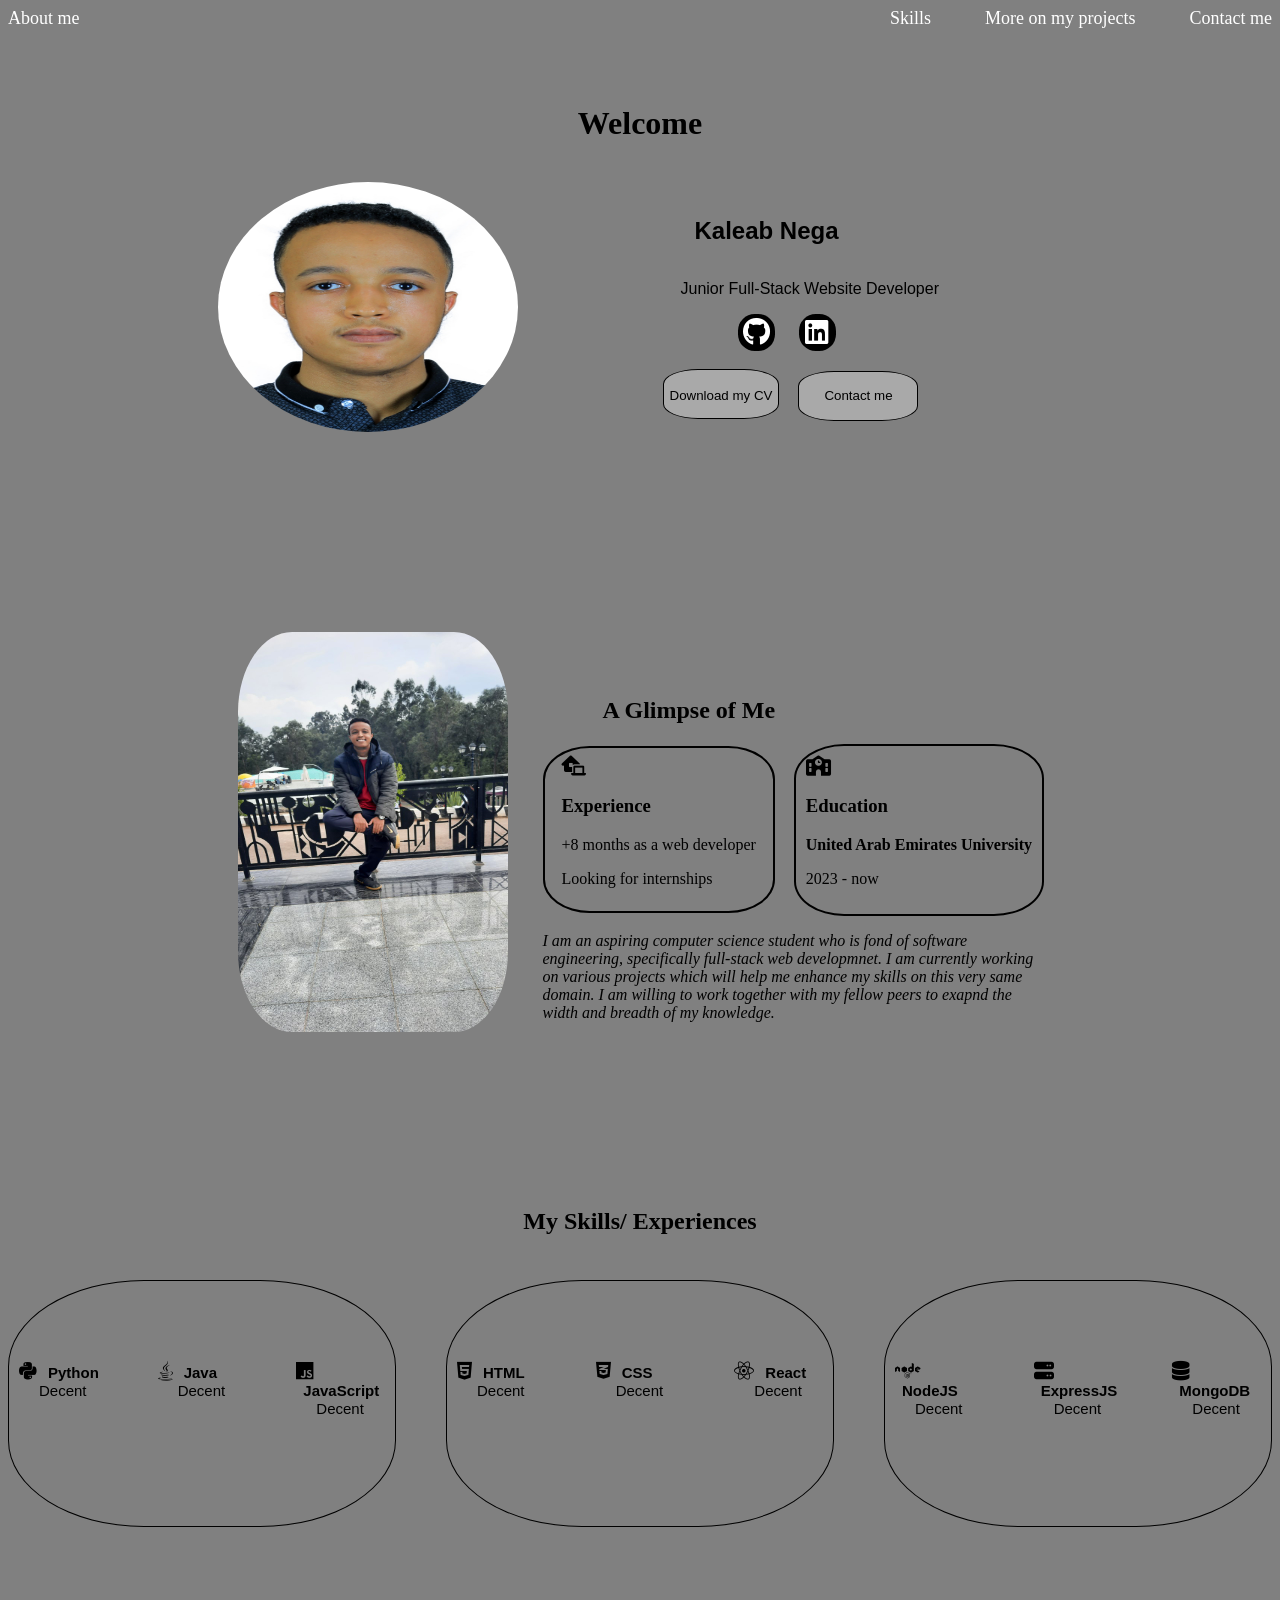
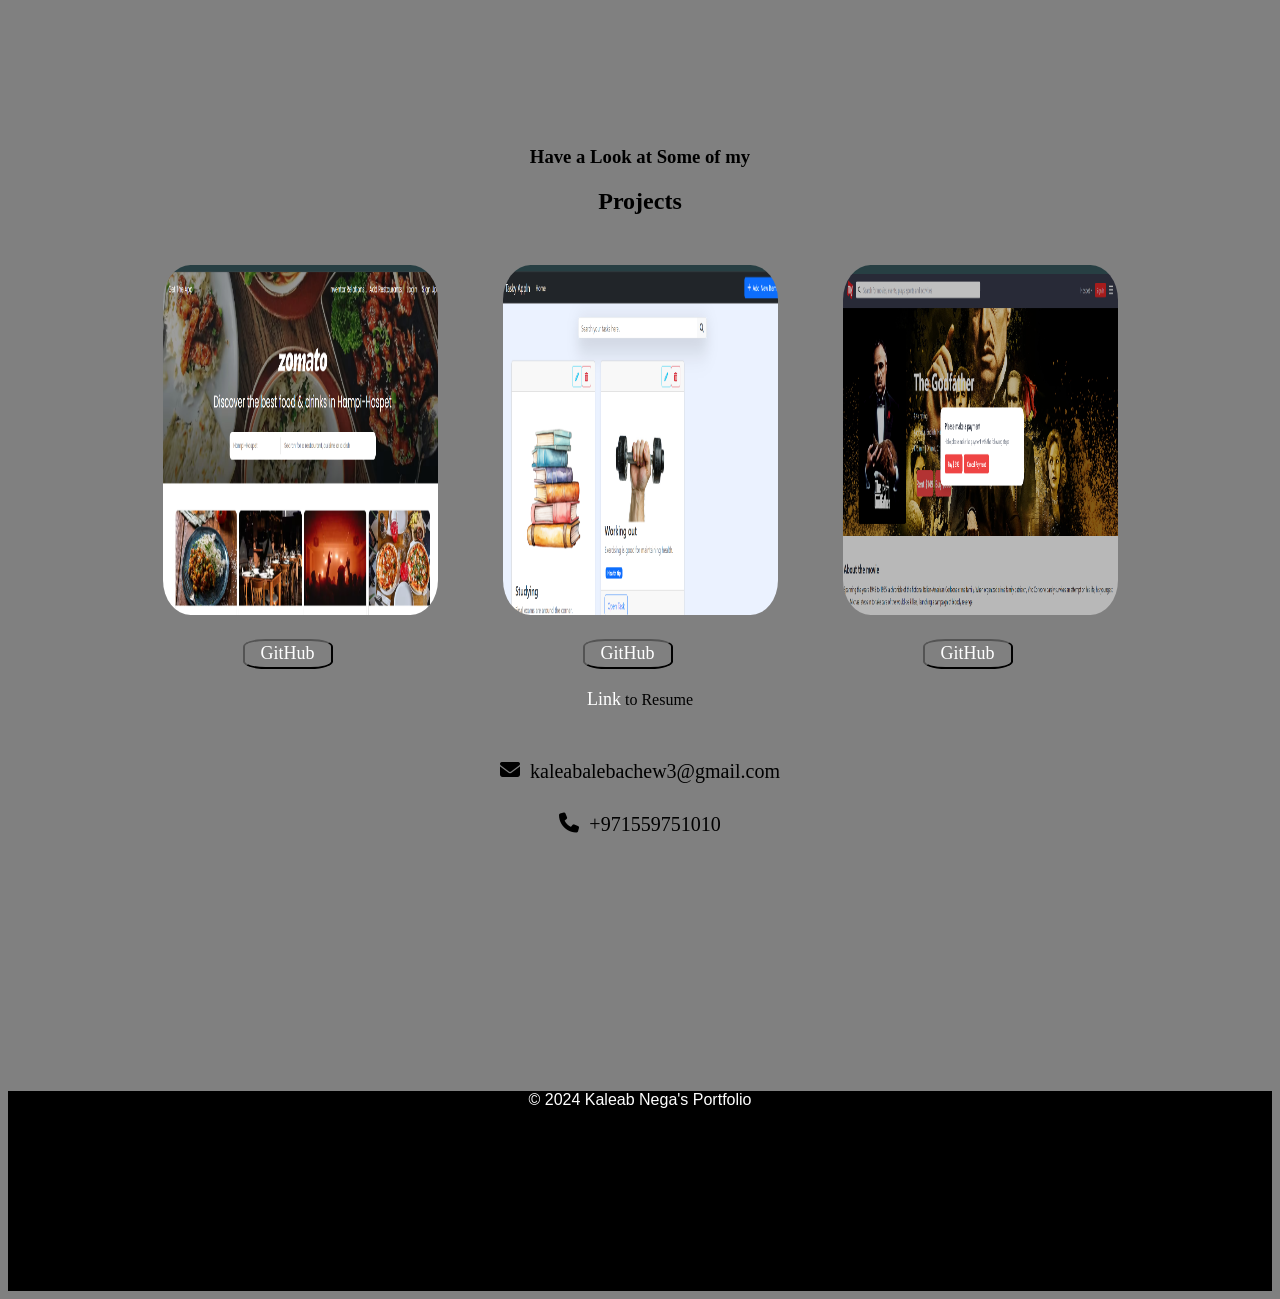
==== index.html @ 643c8a85 "Initial commit for portfolio" ====
<!DOCTYPE html>
<html lang="en">
<head>
    <meta charset="UTF-8">
    <meta http-equiv="X-UA-Compatible" content="IE=edge">
    <meta name="viewport" content="width=device-width, initial-scale=1.0">
    <title>Portfolio</title>
    <link rel="stylesheet" href="https://cdnjs.cloudflare.com/ajax/libs/font-awesome/6.5.2/css/all.min.css" integrity="sha512-SnH5WK+bZxgPHs44uWIX+LLJAJ9/2PkPKZ5QiAj6Ta86w+fsb2TkcmfRyVX3pBnMFcV7oQPJkl9QevSCWr3W6A==" crossorigin="anonymous" referrerpolicy="no-referrer" />
    <link rel="stylesheet" href="./styles.css">
  </head>
<body>
    <nav class="navbar">
        
         
        <span class="left">  
            <a href="#my_photo" class="left_link">About me</a>
        </span> 
        <span class="right">
            <a href="#skills_header_container" class="right_links">Skills</a>
            <a href="#projects_label1" class="right_links">More on my projects</a>
            <a href="#emailID" class="right_links">Contact me</a>
        </span>
    </nav>

    <div class="hamburger_menu"> 
        <div class="hamburger_icon"><i class="fa-solid fa-bars"></i></div>
            <br/>
        <ul class="hamburger_list">
            <li><a href="#my_photo" class="list_link">About me</a></li>
            <li><a href="#skills_header_container" class="list_link">Skills</a></li>
            <li><a href="#projects_label1" class="list_link">More on my projects</a></li>
            <li><a href="#emailID" class="list_link">Contact me</a></li>
        </ul>
    </div>

    
    
    <br/>
    <h1><strong>Welcome</strong></h1>
    <br/>

    <div class="me">
        <img src="/Photo .jpg" alt="photo_of_me" id="photo_of_me" width="300" height="250">
        <span class="me_highlights">
        <h2 class="name">Kaleab Nega</h2>
        <p class="role">Junior Full-Stack Website Developer</p>
        <div class="button_container">
       <button class="github"><a href="https://github.com/kaleabnega"><i class="fa-brands fa-github"></i></a></button>
       <button class="linkedin"><a href="https://www.linkedin.com/in/kaleab-nega-a92743248?lipi=urn%3Ali%3Apage%3Ad_flagship3_profile_view_base_contact_details%3B0%2BEILFM%2FRNyt5xDDRMP40g%3D%3D"><i class="fa-brands fa-linkedin"></i></a></button>
       </div>
        <br/>

        <a href="#resumeLINK"><button class="CV">Download my CV</button></a>
        <a href="#emailID"><button class="contact_me">Contact me</button></a>

      </span>
    </div>

    <span class="image">
        <img src="/myPhoto.jpg" alt="my_photo" id="my_photo" height="400" width="270">    
        <span class="about_me">
            <h2 class="glimpse_of_me">A Glimpse of Me</h2>
            <div class="experience_container">
            <div class="experience1"><i class="fa-solid fa-house-laptop"></i><h3 class="experience_header1">Experience</h3><p>+8 months as a web developer</p><p>Looking for internships</p> </div>
            <div class="experience2"><i class="fa-solid fa-school"></i><h3 class="experience_header2">Education</h3><strong>United Arab Emirates University</strong><p>2023 - now</p></div>
            </div>
            <p><i>I am an aspiring computer science student who is fond of software engineering, specifically full-stack web developmnet. I am currently working on various projects which will help me enhance my skills on this very same domain. I am willing to work together with my fellow peers to exapnd the width and breadth of my knowledge.</i></p>
        </span>
    </span>

    <div class="skills">
        
        <span id="skills_header_container">
        <h2 class="skills_header">
            My Skills/ Experiences
        </h2>
        </span>

        <div class="skills_container">
<span class="programming_languages_container">
    <span class="python">
            <span><i class="fa-brands fa-python"></i></span>
            <span class="python_header_label">Python</span>
           
            <span class="python_level">Decent</span>
    </span>

    <span class="java">
        <span><i class="fa-brands fa-java"></i></span>
        <span class="java_header_label">Java</span>

        <span class="java_level">Decent</span>
    </span>
    
    <span class="javascript">
    <span><i class="fa-brands fa-js"></i></span>
        <span class="javascript_header_label">JavaScript</span>
        
        <span class="javascript_level">Decent</span>
    
    </span>
</span>


<span class="frontend_container">
    <span class="html">
        <span><i class="fa-brands fa-html5"></i></span>
        <span class="html_header_label">HTML</span>
       
        <span class="html_level">Decent</span>
    </span>

    <span class="css">
        <span><i class="fa-brands fa-css3-alt"></i></span>
        <span class="css_header_label">CSS</span>
       
        <span class="css_level">Decent</span>
    </span>

    <span class="react">
        <span><i class="fa-brands fa-react"></i></span>
        <span class="react_header_label">React</span>
       
        <span class="react_level">Decent</span>
    </span>

</span>


<span class="backend_container">
    <span class="nodejs">
        <span><i class="fa-brands fa-node"></i></span>
        <span class="nodejs_header_label">NodeJS</span>

        <span class="nodejs_level">Decent</span>
    </span>

    <span class="expressjs">
        <span><i class="fa-solid fa-server"></i></span>
        <span class="expressjs_header_label">ExpressJS</span>

        <span class="expressjs_level">Decent</span>
    </span>

    <span class="mongodb">
        <span><i class="fa-solid fa-database"></i></span>
        <span class="mongodb_header_label">MongoDB</span>

        <span class="mongodb_level">Decent</span>
    </span>
</span>

    </div>
</div>

<div class="projects_container">
    <div class="projects_header">
        <h3 id="projects_label1">Have a Look at Some of my </h3>
        <h2 class="projects_label2">Projects</h2>
    </div>
        <div class="projects">
            <div class="project1">
                <div class="project1_label">
                    <span class="project1_image_container">
                        <img src="./Zomato.png" alt="project1_image" class="project1_image">
                    </span>

                    <div class="project1_access">
                        <button class="project1_github"><a href="https://github.com/kaleabnega/Zomato/tree/final">GitHub</a></button>
                        <!-- <button class="project1_livedemo"><a href="#"></a>Live Demo</button> -->
                    </div>
                </div>
            </div>

            
            <div class="project2">
                <div class="project2_label">
                    <span class="project2_image_container">
                        <img src="./TaskList.png" alt="project2_image" class="project2_image">
                    </span>

                    <div class="project2_access">
                        <button class="project2_github"><a href="https://github.com/kaleabnega/Task_List/tree/final">GitHub</a></button>
                        <!-- <button class="project2_livedemo"><a href="#"></a>Live Demo</button> -->
                    </div>
                </div>
            </div>

            
            <div class="project3">
                <div class="project3_label">
                    <span class="project3_image_container">
                        <img src="./MovieBooking.png" alt="project3_image" class="project3_image">
                    </span>

                    <div class="project3_access">
                        <button class="project3_github"><a href="https://github.com/kaleabnega/MovieBooking">GitHub</a></button>
                        <!-- <button class="project3_livedemo"><a href="#"></a>Live Demo</button> -->
                    </div>
                </div>
            </div>
        </div>
</div>


<div class="resume" id="resumeLINK"><span class="resume_link"><a href="https://heyzine.com/flip-book/2dbcede81b.html">Link</a> to Resume</span></div>
<span class="email" id="emailID"> <i class="fa-solid fa-envelope"></i><span class="email_text">kaleabalebachew3@gmail.com</span></span>    <span class="phone"><i class="fa-solid fa-phone"></i><span class="phone_text">+971559751010</span></span>

<footer class="footer_container">
    <div class="footer_links_container">
        <span class="footer_links">
            © 2024 Kaleab Nega's Portfolio
        </span>
    </div>
</footer>
    
<script src="./script.js"></script>
</body>
</html>
---- styles.css ----
body{
    background-color:grey;
    /* background-color: lightblue; */
}

.navbar{
    padding-bottom: 40px;
    position: relative;
    z-index: 2;
}

body h1{
    display: flex;
    justify-content: center;
    font-family:cursive;
}



a{
    color: white;
    
    font-family:Cambria, Cochin, Georgia, Times, 'Times New Roman', serif;
    text-decoration: none;
    font-size: large;
}

.left{
    /* display: inline; */
   float: left;
    font: 100px;
}

.left_link{
    justify-content: flex-end;
  
}

.right{
    /* display: inline; */
   float: right;
    
}



.right_links{
   margin-left: 50px;
  
} 

.image{
    display: flex;
    justify-content: center;
   
}

#my_photo{
    border-radius: 20%;
    margin-right: 35px;
  
}

.name{
   font-family: Verdana, Geneva, Tahoma, sans-serif;
    margin-left: 32px;
    padding-bottom: 15px;
}

.me{
    display: flex;
    justify-content: center;
    margin-bottom: 200px;
}

.me_highlights{
    margin-top: 15px;
    justify-content: space-around;
    width: 400px;
    padding-left: 50px;
}

.role{
    font-family: sans-serif;
    margin-left: 18px;
}

#photo_of_me{
    border-radius: 80%;
    margin-right: 95px;
    justify-content:center;
}

.github{
    border-radius: 45%;
    margin-left: 75px;
    margin-right: 20px;
    width: 37px;
    height: 37px;
    background-color: black;
    border: none;
    
}

.linkedin{
    border-radius: 45%;
    width: 37px;
    height: 37px;
    background-color: black;
    border: none;
   
}

.github:hover{
    cursor:pointer;
}

.linkedin:hover{
    cursor:pointer;
}

.fa-github{
    display: flex;
    justify-content: center;
    font-size: 28px;
    color: white;
}

.fa-linkedin{
    display: flex;
    justify-content: center;
    font-size: 27px;
    color: white;
}

.CV{

    height: 50px;
    padding-top: 4px;
    border-radius: 30%;
    border: 0.5px black solid;
    background-color: darkgray;
    margin-right: 15px;
    
    
}

.CV:hover{
    cursor:pointer;
    background-color: lightgray;
    border: none;
    font-family: sans-serif;
    
}

.CV:active{
    background-color:lightsteelblue;
}

.contact_me{
    width: 120px;
    height: 50px;
    border-radius: 30%;
    border: 0.5px black solid;
    background-color: darkgray; 
    
    
}

.contact_me:hover{
    cursor:pointer;
    background-color: lightgray;
    border: none;
    font-family: sans-serif;
  
}

.contact_me:active{
    background-color:lightsteelblue;
}

.about_me{
    justify-content: center;
    width:500px;
    margin-top: 45px;
}

.about_me h2{
    margin-left: 60px;
}

.experience_container{
    width: 700px;
    justify-content: center;
}

.experience1{
    display: inline-block;
    border: 2px black solid;
    padding-bottom:70px;
    padding-left: 17px;
    padding-right: 17px;
    border-radius:20%;
    margin-right: 15px;
    height: 85px;
    padding-top: 8px;
}

.experience_header1{
    /* padding-top: -35px; */
}

.experience2{
    display: inline-block;
    border: 2px black solid;
    padding: 10px;
    border-radius:20%;
}

.skills{
    padding-top: 150px;
}

.skills_container{
    display: flex;
    justify-content: center;
    gap: 50px;
}

.frontend_container{ /*Why is it the case that when I use only a single span name's class, the other two are also affected?*/
    width: 200px;
    height: 150px;
}

#skills_header_container{
    display: flex;
    justify-content: center;
    align-items: center;
    margin-bottom: 25px;
}

.programming_languages_container, .frontend_container, .backend_container{
    display: grid; /* This sets the layout to grid */
    grid-template-columns: repeat(3, 1fr); /* Defines 3 equal-width columns */
    gap: 50px; /* Defines space between grid items */
    padding: 10px; /* Adds padding around the grid */
    border: 1px solid; /* Adds a border to the grid container */
    width: 417px;
    border-radius: 35%;
    padding-top: 80px;
    padding-bottom: 15px;

}



.programming_languages_container  span i{
  font-size: 20px;
}



.python_header_label, .java_header_label, .javascript_header_label{
    font-size: 15px;
    font-weight: bold;
    font-family: 'Segoe UI', Tahoma, Geneva, Verdana, sans-serif;
    padding-left: 7px;
   
}

.python_level, .java_level, .javascript_level{
    /* padding-left: 40px; */
    font-weight: lighter;
    font-size: 15px;
    font-family: 'Segoe UI', Tahoma, Geneva, Verdana, sans-serif;
    padding-left: 20px;
   
}


.frontend_container  span i{
    font-size: 20px;
  }
  
  
  
  .html_header_label, .css_header_label, .react_header_label{
      font-size: 15px;
      font-weight: bold;
      font-family: 'Segoe UI', Tahoma, Geneva, Verdana, sans-serif;
      padding-left: 7px;
     
  }
  
  .html_level, .css_level, .react_level{
      /* padding-left: 40px; */
      font-weight: lighter;
      font-size: 15px;
      font-family: 'Segoe UI', Tahoma, Geneva, Verdana, sans-serif;
      padding-left: 20px;
   
  }



.backend_container  span i{
    font-size: 20px;
  }
  
  
  
  .nodejs_header_label, .expressjs_header_label, .mongodb_header_label{
      font-size: 15px;
      font-weight: bold;
      font-family: 'Segoe UI', Tahoma, Geneva, Verdana, sans-serif;
      padding-left: 7px;
     
  }
  
  .nodejs_level, .expressjs_level, .mongodb_level{
      /* padding-left: 40px; */
      font-weight: lighter;
      font-size: 15px;
      font-family: 'Segoe UI', Tahoma, Geneva, Verdana, sans-serif;
      padding-left: 20px;
      display: inline;
  }

  #projects_label1, .projects_label2{
    display: flex;
    justify-content: center;
  }

 .projects_container{
    padding-top: 200px;
    
 }

 .projects{
    display: flex;
    justify-content: center;
    gap: 65px;
    margin-bottom: 20px;
 }

 .projects_label1{
    font-weight: lighter;
 }

 .projects_label2{
    margin-bottom: 50px;
 }

 .project1_image, .project2_image, .project3_image{
    width: 275px;
    height: 350px;
    border-radius: 10%;
 }

.project1_access, .project2_access, .project3_access{
    /* padding-left: 35px; */
    padding-top: 20px;
    display: flex;
    justify-content: center;
}

.project1_github, .project2_github, .project3_github, .project1_livedemo, .project2_livedemo, .project3_livedemo{
   width: 90px;
   height: 30px;
   margin-right: 25px;
   border-radius: 25%;
   background-color: grey;
   cursor: pointer;
  
}



.project1_github:hover{
    background-color: black;
    color: white;
}

.project2_github:hover{
    background-color: black;
    color: white;
}

.project3_github:hover{
    background-color: black;
    color: white;
}

.project1_livedemo:hover{
    background-color: black;
    color: white;
}

.project2_livedemo:hover{
    background-color: black;
    color: white;
}

.project3_livedemo:hover{
    background-color: black;
    color: white;
}

.footer_links{
    display: flex;
    justify-content: center;
    gap: 50px;
    color: white;
    font-family: 'Franklin Gothic Medium', 'Arial Narrow', Arial, sans-serif;
}

.footer_links_container{
   width: 100%;
   height: 200px;
   background-color: black;
   margin-top: 255px;
}

html{
    scroll-behavior: smooth;
}

.fa-bars{
    transition: 0.4s;
}

.resume{
    /* padding-top: 200px; */
    /* margin-bottom: -150px; */
    display: flex;
    justify-content: center;

}

.email, .phone{
    display: flex;
    justify-content: center;
    padding-top: 30px;
}

.email{
    padding-top: 50px;
}

.fa-solid{
margin-right: 10px;
font-size: 20px;
}

.email_text, .phone_text{
    font-size: 20px;
}







@media only screen and (min-width: 1200px){

    .hanburger_menu, .hamburger_list, .fa-bars{
            display: none;
    }
    
    
    
}

@media only screen and (max-width: 1200px){
    .skills_container{
        display: flex;
        flex-direction: column;
        align-items: center;
    }
    .frontend_container{
       margin-bottom: 25px;
        height: 50px;
    }

    .programming_languages_container{
        margin-bottom: 25px;
    }

    .programming_languages_container, .frontend_container, .backend_container{
        width: 450px;
    }

    .projects{
      display: flex;
      flex-direction: column;
      align-items: center;
    }

    .project1, .project2{
        margin-bottom: 25px;
    } 

    .hanburger_menu, .hamburger_list, .fa-bars{
        display: none;
    }




}

@media only screen and (max-width: 800px){

    .navbar{
        display: none;
    }

    .fa-bars {
        display: flex;
        float: right;
        cursor: pointer;
        position: fixed;
    }    
    
    .hamburger_list.show{
        display: block;
        max-height: 200px;
        position: absolute;
        z-index: 1;
        
    }

    .list_link{
        color: white;
    
        font-family:Cambria, Cochin, Georgia, Times, 'Times New Roman', serif;
        text-decoration: none;
        font-size: large;
    }


    .fa-bars.toggle {
        color: white;
    } 

    .hamburger_menu.toggle{
        background-color: black;
        transition: 0.7s;
    }

}

@media only screen and (max-width: 500px){
    
}
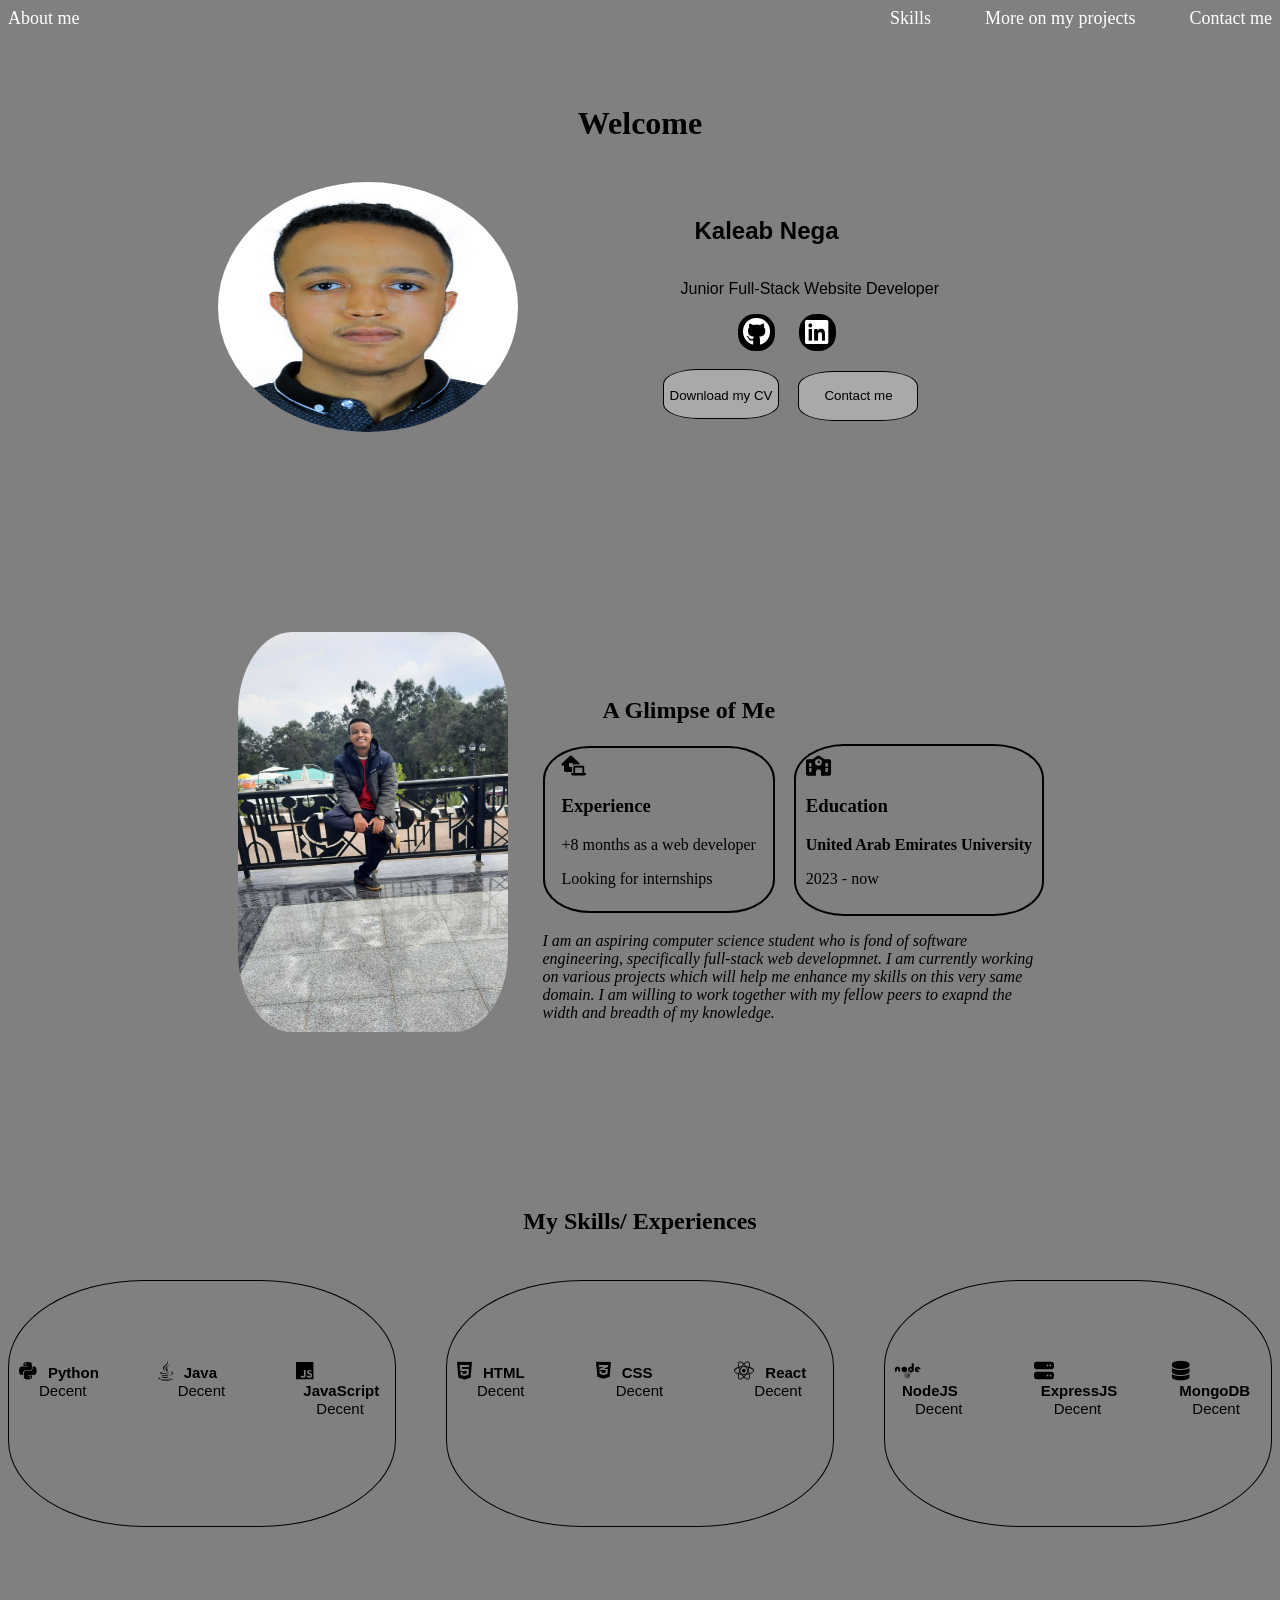
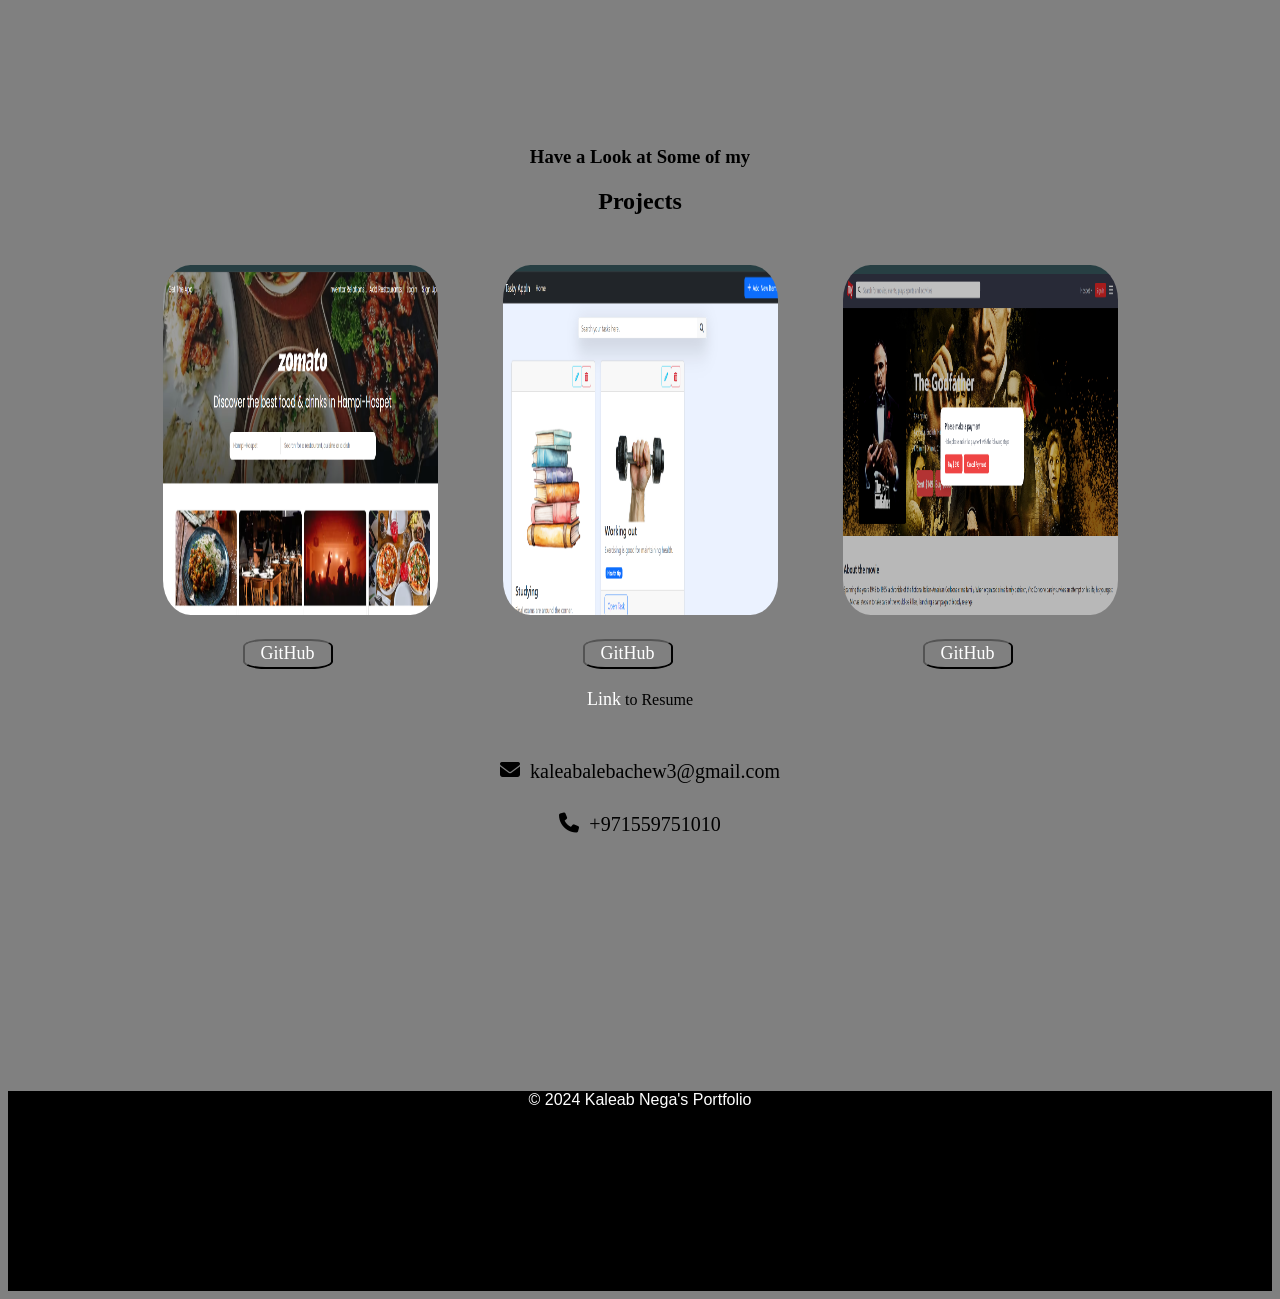
==== commit 1756b7b6: "Initial commit for portfolio" ====
--- a/index.html
+++ b/index.html
@@ -40,7 +40,7 @@
     <br/>
 
     <div class="me">
-        <img src="/Photo .jpg" alt="photo_of_me" id="photo_of_me" width="300" height="250">
+        <img src="./1-ddb8d364.png" alt="photo_of_me" id="photo_of_me" width="300" height="250">
         <span class="me_highlights">
         <h2 class="name">Kaleab Nega</h2>
         <p class="role">Junior Full-Stack Website Developer</p>
@@ -57,7 +57,7 @@
     </div>
 
     <span class="image">
-        <img src="/myPhoto.jpg" alt="my_photo" id="my_photo" height="400" width="270">    
+        <img src="./1-7e05f10d.png" alt="my_photo" id="my_photo" height="400" width="270">    
         <span class="about_me">
             <h2 class="glimpse_of_me">A Glimpse of Me</h2>
             <div class="experience_container">
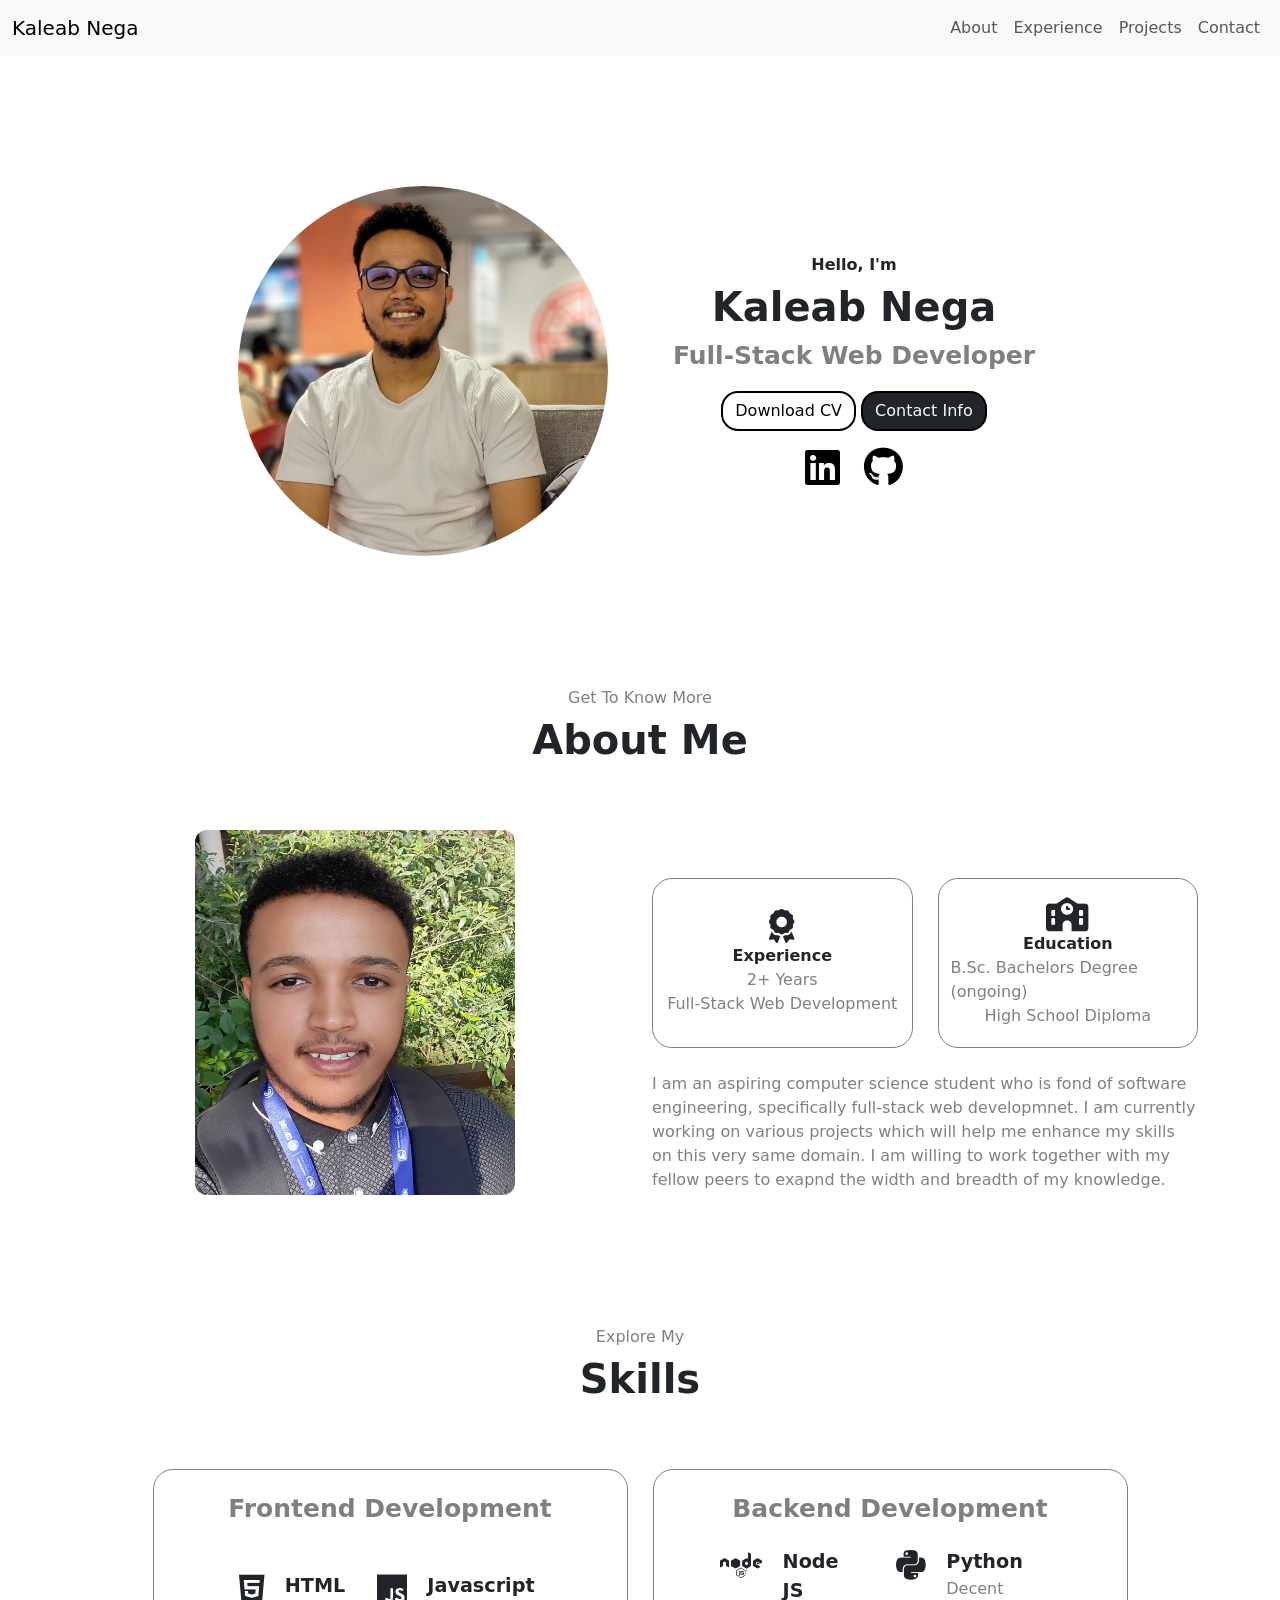
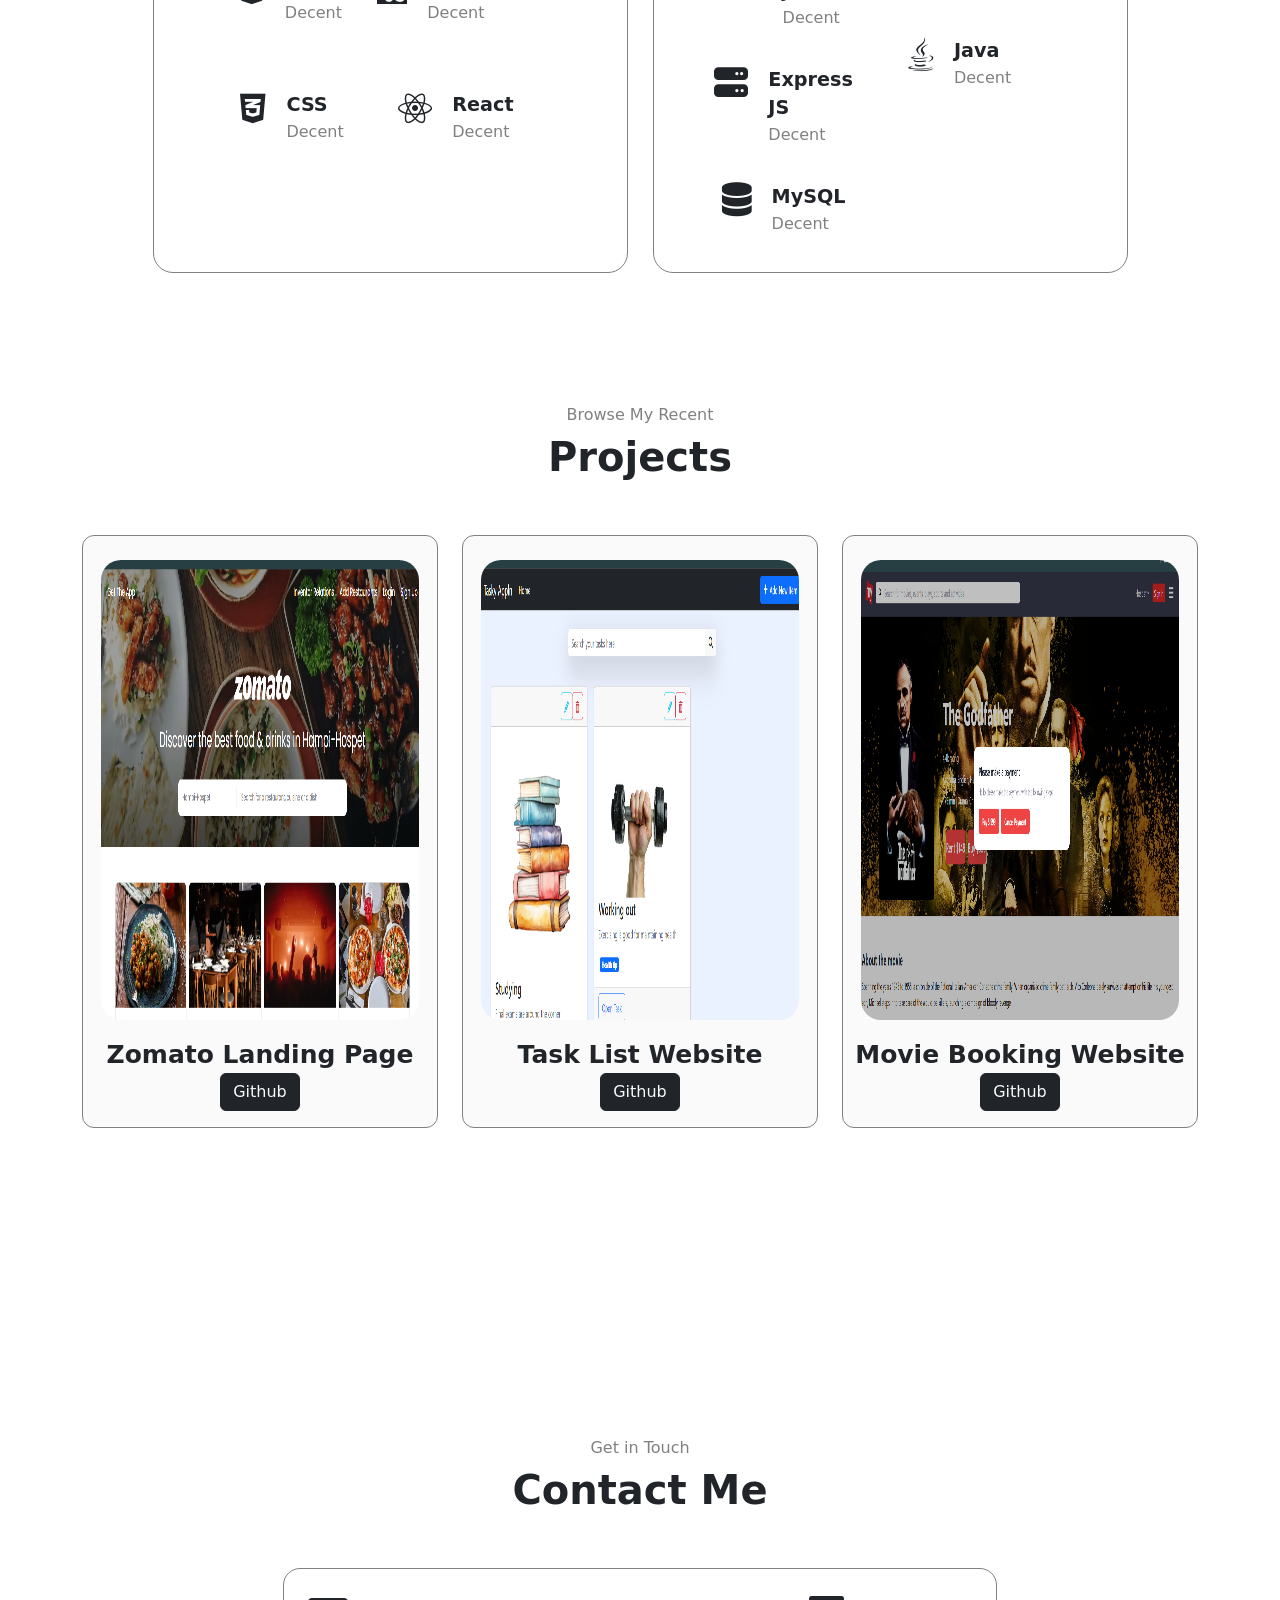
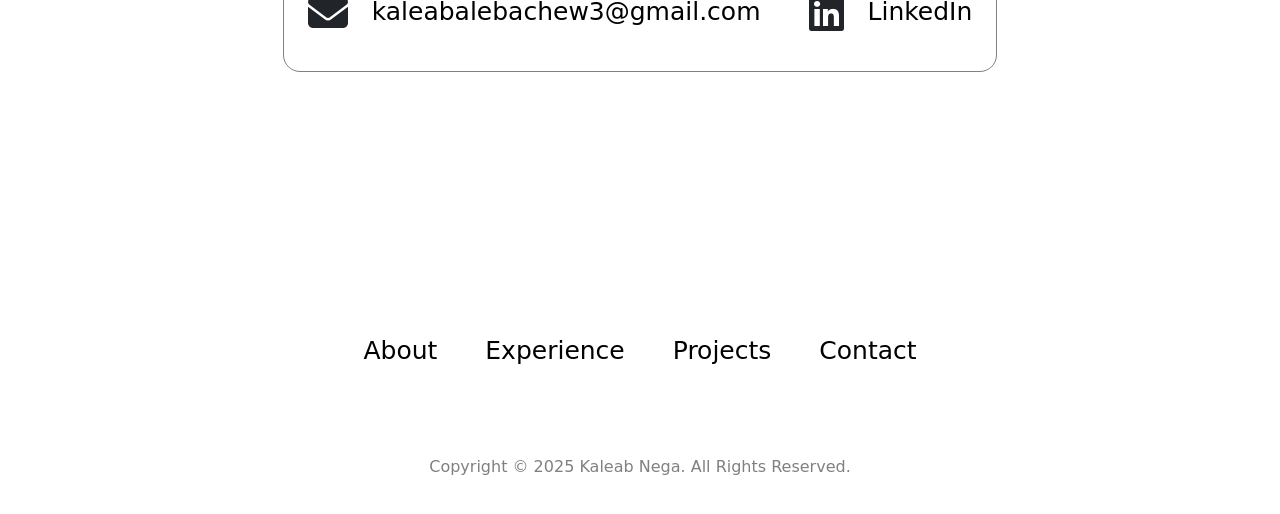
==== commit 61fd8ba1: "Added files" ====
--- a/index.html
+++ b/index.html
@@ -1,219 +1,391 @@
 <!DOCTYPE html>
 <html lang="en">
+
 <head>
     <meta charset="UTF-8">
-    <meta http-equiv="X-UA-Compatible" content="IE=edge">
     <meta name="viewport" content="width=device-width, initial-scale=1.0">
-    <title>Portfolio</title>
-    <link rel="stylesheet" href="https://cdnjs.cloudflare.com/ajax/libs/font-awesome/6.5.2/css/all.min.css" integrity="sha512-SnH5WK+bZxgPHs44uWIX+LLJAJ9/2PkPKZ5QiAj6Ta86w+fsb2TkcmfRyVX3pBnMFcV7oQPJkl9QevSCWr3W6A==" crossorigin="anonymous" referrerpolicy="no-referrer" />
-    <link rel="stylesheet" href="./styles.css">
-  </head>
+    <title>Kaleab Nega's Portfolio</title>
+
+    <link rel="icon" href="./assets/images/wesley-tingey-dKCKiC0BQtU-unsplash.jpg">
+
+    <link rel="stylesheet" href="https://cdnjs.cloudflare.com/ajax/libs/font-awesome/6.7.2/css/all.min.css"
+        integrity="sha512-Evv84Mr4kqVGRNSgIGL/F/aIDqQb7xQ2vcrdIwxfjThSH8CSR7PBEakCr51Ck+w+/U6swU2Im1vVX0SVk9ABhg=="
+        crossorigin="anonymous" referrerpolicy="no-referrer" />
+
+    <link href="https://cdn.jsdelivr.net/npm/bootstrap@5.3.3/dist/css/bootstrap.min.css" rel="stylesheet"
+        integrity="sha384-QWTKZyjpPEjISv5WaRU9OFeRpok6YctnYmDr5pNlyT2bRjXh0JMhjY6hW+ALEwIH" crossorigin="anonymous" />
+
+    <script defer src="https://cdn.jsdelivr.net/npm/bootstrap@5.3.3/dist/js/bootstrap.bundle.min.js"
+        integrity="sha384-YvpcrYf0tY3lHB60NNkmXc5s9fDVZLESaAA55NDzOxhy9GkcIdslK1eN7N6jIeHz"
+        crossorigin="anonymous"></script>
+
+    <link rel="stylesheet" href="./assets/css/styles.css">
+</head>
+
 <body>
-    <nav class="navbar">
-        
-         
-        <span class="left">  
-            <a href="#my_photo" class="left_link">About me</a>
-        </span> 
-        <span class="right">
-            <a href="#skills_header_container" class="right_links">Skills</a>
-            <a href="#projects_label1" class="right_links">More on my projects</a>
-            <a href="#emailID" class="right_links">Contact me</a>
-        </span>
-    </nav>
-
-    <div class="hamburger_menu"> 
-        <div class="hamburger_icon"><i class="fa-solid fa-bars"></i></div>
-            <br/>
-        <ul class="hamburger_list">
-            <li><a href="#my_photo" class="list_link">About me</a></li>
-            <li><a href="#skills_header_container" class="list_link">Skills</a></li>
-            <li><a href="#projects_label1" class="list_link">More on my projects</a></li>
-            <li><a href="#emailID" class="list_link">Contact me</a></li>
-        </ul>
-    </div>
-
-    
-    
-    <br/>
-    <h1><strong>Welcome</strong></h1>
-    <br/>
-
-    <div class="me">
-        <img src="./1-ddb8d364.png" alt="photo_of_me" id="photo_of_me" width="300" height="250">
-        <span class="me_highlights">
-        <h2 class="name">Kaleab Nega</h2>
-        <p class="role">Junior Full-Stack Website Developer</p>
-        <div class="button_container">
-       <button class="github"><a href="https://github.com/kaleabnega"><i class="fa-brands fa-github"></i></a></button>
-       <button class="linkedin"><a href="https://www.linkedin.com/in/kaleab-nega-a92743248?lipi=urn%3Ali%3Apage%3Ad_flagship3_profile_view_base_contact_details%3B0%2BEILFM%2FRNyt5xDDRMP40g%3D%3D"><i class="fa-brands fa-linkedin"></i></a></button>
-       </div>
-        <br/>
-
-        <a href="#resumeLINK"><button class="CV">Download my CV</button></a>
-        <a href="#emailID"><button class="contact_me">Contact me</button></a>
-
-      </span>
-    </div>
-
-    <span class="image">
-        <img src="./1-7e05f10d.png" alt="my_photo" id="my_photo" height="400" width="270">    
-        <span class="about_me">
-            <h2 class="glimpse_of_me">A Glimpse of Me</h2>
-            <div class="experience_container">
-            <div class="experience1"><i class="fa-solid fa-house-laptop"></i><h3 class="experience_header1">Experience</h3><p>+8 months as a web developer</p><p>Looking for internships</p> </div>
-            <div class="experience2"><i class="fa-solid fa-school"></i><h3 class="experience_header2">Education</h3><strong>United Arab Emirates University</strong><p>2023 - now</p></div>
-            </div>
-            <p><i>I am an aspiring computer science student who is fond of software engineering, specifically full-stack web developmnet. I am currently working on various projects which will help me enhance my skills on this very same domain. I am willing to work together with my fellow peers to exapnd the width and breadth of my knowledge.</i></p>
-        </span>
-    </span>
-
-    <div class="skills">
-        
-        <span id="skills_header_container">
-        <h2 class="skills_header">
-            My Skills/ Experiences
-        </h2>
-        </span>
-
-        <div class="skills_container">
-<span class="programming_languages_container">
-    <span class="python">
-            <span><i class="fa-brands fa-python"></i></span>
-            <span class="python_header_label">Python</span>
-           
-            <span class="python_level">Decent</span>
-    </span>
-
-    <span class="java">
-        <span><i class="fa-brands fa-java"></i></span>
-        <span class="java_header_label">Java</span>
-
-        <span class="java_level">Decent</span>
-    </span>
-    
-    <span class="javascript">
-    <span><i class="fa-brands fa-js"></i></span>
-        <span class="javascript_header_label">JavaScript</span>
-        
-        <span class="javascript_level">Decent</span>
-    
-    </span>
-</span>
-
-
-<span class="frontend_container">
-    <span class="html">
-        <span><i class="fa-brands fa-html5"></i></span>
-        <span class="html_header_label">HTML</span>
-       
-        <span class="html_level">Decent</span>
-    </span>
-
-    <span class="css">
-        <span><i class="fa-brands fa-css3-alt"></i></span>
-        <span class="css_header_label">CSS</span>
-       
-        <span class="css_level">Decent</span>
-    </span>
-
-    <span class="react">
-        <span><i class="fa-brands fa-react"></i></span>
-        <span class="react_header_label">React</span>
-       
-        <span class="react_level">Decent</span>
-    </span>
-
-</span>
-
-
-<span class="backend_container">
-    <span class="nodejs">
-        <span><i class="fa-brands fa-node"></i></span>
-        <span class="nodejs_header_label">NodeJS</span>
-
-        <span class="nodejs_level">Decent</span>
-    </span>
-
-    <span class="expressjs">
-        <span><i class="fa-solid fa-server"></i></span>
-        <span class="expressjs_header_label">ExpressJS</span>
-
-        <span class="expressjs_level">Decent</span>
-    </span>
-
-    <span class="mongodb">
-        <span><i class="fa-solid fa-database"></i></span>
-        <span class="mongodb_header_label">MongoDB</span>
-
-        <span class="mongodb_level">Decent</span>
-    </span>
-</span>
-
-    </div>
-</div>
-
-<div class="projects_container">
-    <div class="projects_header">
-        <h3 id="projects_label1">Have a Look at Some of my </h3>
-        <h2 class="projects_label2">Projects</h2>
-    </div>
-        <div class="projects">
-            <div class="project1">
-                <div class="project1_label">
-                    <span class="project1_image_container">
-                        <img src="./Zomato.png" alt="project1_image" class="project1_image">
-                    </span>
-
-                    <div class="project1_access">
-                        <button class="project1_github"><a href="https://github.com/kaleabnega/Zomato/tree/final">GitHub</a></button>
-                        <!-- <button class="project1_livedemo"><a href="#"></a>Live Demo</button> -->
-                    </div>
-                </div>
-            </div>
-
-            
-            <div class="project2">
-                <div class="project2_label">
-                    <span class="project2_image_container">
-                        <img src="./TaskList.png" alt="project2_image" class="project2_image">
-                    </span>
-
-                    <div class="project2_access">
-                        <button class="project2_github"><a href="https://github.com/kaleabnega/Task_List/tree/final">GitHub</a></button>
-                        <!-- <button class="project2_livedemo"><a href="#"></a>Live Demo</button> -->
-                    </div>
-                </div>
-            </div>
-
-            
-            <div class="project3">
-                <div class="project3_label">
-                    <span class="project3_image_container">
-                        <img src="./MovieBooking.png" alt="project3_image" class="project3_image">
-                    </span>
-
-                    <div class="project3_access">
-                        <button class="project3_github"><a href="https://github.com/kaleabnega/MovieBooking">GitHub</a></button>
-                        <!-- <button class="project3_livedemo"><a href="#"></a>Live Demo</button> -->
-                    </div>
-                </div>
-            </div>
-        </div>
-</div>
-
-
-<div class="resume" id="resumeLINK"><span class="resume_link"><a href="https://heyzine.com/flip-book/2dbcede81b.html">Link</a> to Resume</span></div>
-<span class="email" id="emailID"> <i class="fa-solid fa-envelope"></i><span class="email_text">kaleabalebachew3@gmail.com</span></span>    <span class="phone"><i class="fa-solid fa-phone"></i><span class="phone_text">+971559751010</span></span>
-
-<footer class="footer_container">
-    <div class="footer_links_container">
-        <span class="footer_links">
-            © 2024 Kaleab Nega's Portfolio
-        </span>
-    </div>
-</footer>
-    
-<script src="./script.js"></script>
+
+    <header>
+        <nav class="navbar navbar-expand-lg bg-body-tertiary">
+            <div class="container-fluid">
+                <a class="navbar-brand me-auto" aria-disabled="true">Kaleab Nega</a>
+                <button class="navbar-toggler" type="button" data-bs-toggle="collapse" data-bs-target="#navbarNav"
+                    aria-controls="navbarNav" aria-expanded="false" aria-label="Toggle navigation">
+                    <span class="navbar-toggler-icon"></span>
+                </button>
+                <div class="collapse navbar-collapse" id="navbarNav">
+                    <ul class="navbar-nav d-flex ms-auto">
+                        <li class="nav-item">
+                            <a class="nav-link" aria-current="page" href="#about-me">About</a>
+                        </li>
+                        <li class="nav-item">
+                            <a class="nav-link" href="#experience">Experience</a>
+                        </li>
+                        <li class="nav-item">
+                            <a class="nav-link" href="#projects">Projects</a>
+                        </li>
+                        <li class="nav-item">
+                            <a class="nav-link" href="#contact">Contact</a>
+                        </li>
+                    </ul>
+                </div>
+            </div>
+        </nav>
+    </header>
+
+    <section class="hero-section container">
+        <div class="d-flex justify-content-center gap-5 row">
+            <div class="first-image-container col-12 col-lg-4 text-center"><img
+                    src="./assets/images/edf921a0-28ea-443d-9b79-a9351199fb96.jpeg" alt="me with glasses"></div>
+            <div class="personal-info d-flex flex-column align-items-center justify-content-center col-12 col-lg-4">
+                <div><strong>Hello, I'm</strong></div>
+                <div class="my-name">Kaleab Nega</div>
+                <div class="my-profession mb-3">Full-Stack Web Developer</div>
+                <div class="d-grid gap-2 d-md-block mb-3">
+                    <button class="cv-button btn border-black border-2" type="button"><a href="" class="link-body-emphasis link-offset-2 link-underline-opacity-0">Download CV</a></button>
+                    <button class="contact-button btn btn-dark border-black border-2" type="button"><a href="#contact" class="link-body-emphasis link-offset-2 link-underline-opacity-0 text-light">Contact
+                    Info</a></button>
+                </div>
+                <div class="linkedin-github-container d-flex justify-content-center gap-4">
+                    <button><a href="https://www.linkedin.com/in/kaleab-nega-a92743248/" class="link-body-emphasis link-offset-2 link-underline-opacity-0"><i class="fa-brands fa-linkedin"></i></a></button>
+                    <button><a href="https://github.com/KaleabNega" class="link-body-emphasis link-offset-2 link-underline-opacity-0"><i class="fa-brands fa-github"></i></a></button>
+
+                </div>
+            </div>
+        </div>
+    </section>
+
+    <section class="about-me-section container" id="about-me">
+        <div class="d-flex flex-column align-items-center row">
+            <div class="d-flex flex-column align-items-center col-12">
+                <div style="color: grey;">Get To Know More</div>
+                <div class="about-me-label font-weight-bolder">About Me</div>
+            </div>
+            <div class="d-flex justify-content-center col-12">
+                <div class="row">
+                    <div class="second-image-container col-12 col-lg-6 text-center">
+                        <img src="./assets/images/WhatsApp Image 2025-02-01 at 12.29.45.jpeg"
+                            alt="a photo of me holding a bag">
+                    </div>
+
+                    <div class="experience-education-container pt-5 col-12 col-lg-6">
+                        <div class="experience-education-wrapper d-flex justify-content-center mb-4">
+                            <div class="experience-container container-fluid">
+                                <i class="fa-solid fa-award"></i>
+                                <div class="experience-label">Experience</div>
+                                <div class="two-years">2+ Years</div>
+                                <div class="full-stack">Full-Stack Web Development</div>
+
+                            </div>
+                            <div class="education-container container-fluid">
+                                <i class="fa-solid fa-school"></i>
+                                <div class="education-label">Education</div>
+                                <div class="bachelors">B.Sc. Bachelors Degree (ongoing)</div>
+                                <div class="diploma">High School Diploma</div>
+                            </div>
+                        </div>
+
+                        <div class="me-description">I am an aspiring computer science student who is fond of software
+                            engineering, specifically full-stack web
+                            developmnet. I am currently working on various projects which will help me enhance my skills
+                            on
+                            this very same
+                            domain. I am willing to work together with my fellow peers to exapnd the width and breadth
+                            of my
+                            knowledge.</div>
+                    </div>
+                </div>
+            </div>
+    </section>
+
+    <section class="skills-section container" id="experience">
+        <div class="row">
+            <div class="d-flex flex-column align-items-center col-12">
+                <div style="color: grey;">Explore My</div>
+                <div class="skills-label font-weight-bolder">Skills</div>
+            </div>
+
+            <div class="programming-languages-wrapper d-flex justify-content-center col-12">
+
+                <div class="frontend-backend-wrapper row d-flex">
+
+                    <div class="frontend-container pt-4 col-5">
+                        <div class="row">
+
+                            <h6 class="frontend-label mb-5 col">Frontend Development</h6>
+
+                            <div class="frontend-wrapper col-12">
+                                <div class="row gap-lg-4">
+
+                                    <div class="frontend-one col-12 col-lg-5 d-flex flex-column align-items-center">
+                                        <div class="html-container">
+                                            <i class="fa-brands fa-html5"></i>
+                                            <div class="skill-description">
+                                                <div class="html-label">HTML</div>
+                                                <p>Decent</p>
+
+                                            </div>
+
+                                        </div>
+
+                                        <div class="css-container">
+                                            <i class="fa-brands fa-css3-alt"></i>
+                                            <div class="skill-description">
+
+                                                <div class="css-label">CSS</div>
+                                                <p>Decent</p>
+
+                                            </div>
+
+                                        </div>
+                                    </div>
+
+
+                                    <div class="frontend-two col-12 col-lg-5 d-flex flex-column align-items-center ">
+                                        <div class="javascript-container">
+                                            <i class="fa-brands fa-js"></i>
+
+                                            <div class="skill-description">
+                                                <div class="javascript-label">Javascript</div>
+                                                <p>Decent</p>
+
+                                            </div>
+
+
+                                        </div>
+
+                                        <div class="react-container">
+                                            <i class="fa-brands fa-react"></i>
+
+                                            <div class="skill-description">
+                                                <div class="react-label">React</div>
+                                                <p>Decent</p>
+
+
+                                            </div>
+                                        </div>
+
+                                    </div>
+                                </div>
+
+                            </div>
+                        </div>
+
+
+                    </div>
+
+                    <div class="backend-container pt-4 col-5">
+                        <div class="row">
+
+                            <h6 class="backend-label mb-4 col">Backend Development</h6>
+
+                            <div class="backend-wrapper col-12">
+                                <div class="row gap-lg-4">
+
+                                    <div class="backend-one col-12 col-lg-5 d-flex flex-column align-items-center ">
+                                        <div class="node-js-container">
+                                            <i class="fa-brands fa-node"></i>
+                                            <div class="skill-description">
+
+                                                <div class="node-js-label">Node JS</div>
+                                                <p>Decent</p>
+
+                                            </div>
+                                        </div>
+
+                                        <div class="express-js-container">
+                                            <i class="fa-solid fa-server"></i>
+                                            <div class="skill-description">
+
+                                                <div class="express-js-label">Express JS</div>
+                                                <p>Decent</p>
+
+                                            </div>
+                                        </div>
+
+                                        <div class="my-sql-container">
+                                            <i class="fa-solid fa-database"></i>
+                                            <div class="skill-description">
+
+                                                <div class="my-sql-label">MySQL</div>
+                                                <p>Decent</p>
+
+                                            </div>
+
+                                        </div>
+                                    </div>
+
+                                    <div class="backend-two col-12 col-lg-5 d-flex flex-column align-items-center ">
+                                        <div class="python-container">
+                                            <i class="fa-brands fa-python"></i>
+                                            <div class="skill-description">
+
+                                                <div class="python-label">Python</div>
+                                                <p>Decent</p>
+
+                                            </div>
+
+                                        </div>
+
+                                        <div class="java-container">
+                                            <i class="fa-brands fa-java"></i>
+                                            <div class="skill-description">
+
+                                                <div class="java-label">Java</div>
+                                                <p>Decent</p>
+
+                                            </div>
+                                        </div>
+
+                                    </div>
+                                </div>
+                            </div>
+                        </div>
+                    </div>
+
+
+                </div>
+            </div>
+
+        </div>
+    </section>
+
+
+    <section class="projects-section container" id="projects">
+        <div class="row">
+            <div class="projects-header col-12 d-flex flex-column align-items-center mb-5">
+                <div class="browse-label">Browse My Recent</div>
+                <div class="projects-label">Projects</div>
+            </div>
+        </div>
+
+        <div class="row ">
+            <!-- <div class="col-12 ">
+                <div class="projects-one-two-container row"> -->
+            <div class=" col-12 col-sm-6 col-lg-4 ">
+                <div class="project-one-container pt-4 mb-5">
+                    <div class="project-one-image-container mb-3">
+                        <img src="./assets/images/Zomato.png" alt="zomato landing page">
+                    </div>
+                    <div class="zomato-label">Zomato Landing Page</div>
+                    <div class="zomato-github-container text-center mb-3">
+                        <button class="btn btn-dark"><a href="https://github.com/kaleabnega/Zomato"
+                                class="link-body-emphasis link-offset-2 link-underline-opacity-0 text-light">Github</a></button>
+                    </div>
+                </div>
+            </div>
+
+            <div class=" col-12 col-sm-6 col-lg-4 ">
+                <div class="project-two-container pt-4 mb-5">
+                    <div class="project-two-image-container mb-3">
+                        <img src="./assets/images/TaskList.png" alt="task list website">
+                    </div>
+                    <div class="task-list-label">Task List Website</div>
+                    <div class="task-list-github-container text-center mb-3">
+                        <button class="btn btn-dark"><a href="https://github.com/kaleabnega/Task_List"
+                                class="link-body-emphasis link-offset-2 link-underline-opacity-0 text-light">Github</a></button>
+                    </div>
+                </div>
+            </div>
+            <!-- </div>
+            </div> -->
+
+
+            <div class=" col-12 col-lg-4">
+                <div class="project-three-container pt-4">
+                    <div class="project-three-image-container mb-3">
+                        <img src="./assets/images/MovieBooking.png" alt="movie booking website">
+                    </div>
+                    <div class="book-my-show-label">Movie Booking Website</div>
+                    <div class="book-my-show-github-container text-center mb-3">
+                        <button class="btn btn-dark"><a href="https://github.com/kaleabnega/MovieBooking"
+                                class="link-body-emphasis link-offset-2 link-underline-opacity-0 text-light">Github</a></button>
+                    </div>
+                </div>
+            </div>
+        </div>
+
+
+    </section>
+
+    <section class="contact-me-section" id="contact">
+        <div class="contact-me-wrapper">
+            <div class="contact-me-header d-flex flex-column align-items-center mb-5">
+                <div class="get-in-touch-label">Get in Touch</div>
+                <div class="contact-me-label">Contact Me</div>
+            </div>
+
+            <div class="contact-info-container">
+                <div class="d-flex justify-content-center">
+                    <div class="contact-info-wrapper p-4 d-md-flex justify-content-center">
+                        <div class="gmail-container mb-4 mb-md-0 d-flex">
+                            <i class="me-4 fa-sharp fa-solid fa-envelope"></i>
+                            <div class="">
+                                <p class="me-md-5"><a href="#" class="link-body-emphasis link-offset-2 link-underline-opacity-0
+                                    link-underline-opacity-75-hover">kaleabalebachew3@gmail.com</a></p>
+                            </div>
+                        </div>
+                        <div class="linkedin-container d-flex">
+                            <i class="me-4 fa-brands fa-linkedin"></i>
+                            <div class="">
+                                <p><a href="https://www.linkedin.com/in/kaleab-nega-a92743248/"
+                                        class="link-body-emphasis link-offset-2 link-underline-opacity-0 link-underline-opacity-75-hover">LinkedIn</a>
+                                </p>
+                            </div>
+                        </div>
+                    </div>
+                </div>
+            </div>
+        </div>
+
+
+
+    </section>
+
+    <footer>
+        <div>
+            <div class="footer-links d-flex justify-content-center gap-5">
+                <p><a href="#about-me"
+                        class="link-body-emphasis link-offset-2 link-underline-opacity-0 link-underline-opacity-75-hover">About</a>
+                </p>
+                <p><a href="#experience"
+                        class="link-body-emphasis link-offset-2 link-underline-opacity-0 link-underline-opacity-75-hover">Experience</a>
+                </p>
+                <p><a href="#projects"
+                        class="link-body-emphasis link-offset-2 link-underline-opacity-0 link-underline-opacity-75-hover">Projects</a>
+                </p>
+                <p><a href="#contact"
+                        class="link-body-emphasis link-offset-2 link-underline-opacity-0 link-underline-opacity-75-hover">Contact</a>
+                </p>
+
+            </div>
+
+            <div class="copyright-container">
+                <div>Copyright &copy; 2025 Kaleab Nega. All Rights Reserved.</div>
+            </div>
+
+        </div>
+    </footer>
+
 </body>
+
 </html>
--- a/assets/css/styles.css
+++ b/assets/css/styles.css
@@ -0,0 +1,316 @@
+*,
+*::before,
+*::after {
+  box-sizing: border-box;
+}
+
+* {
+  padding: 0;
+  margin: 0;
+}
+
+header {
+  margin-bottom: 130px;
+}
+
+.first-image-container img {
+  width: 370px;
+  border-radius: 50%;
+}
+
+.my-name {
+  font-size: 40px;
+  font-weight: bolder;
+}
+
+.my-profession {
+  font-size: 25px;
+  font-weight: bolder;
+  color: grey;
+}
+
+.cv-button,
+.contact-button {
+  border-radius: 17px;
+}
+
+.cv-button:hover{
+  background-color: grey;
+}
+
+.cv-button>a:hover{
+  color: white;
+}
+
+.fa-linkedin,
+.fa-github,
+.fa-envelope {
+  font-size: 40px;
+}
+
+.linkedin-github-container button {
+  border: none;
+  background-color: white;
+}
+
+.personal-info {
+  width: 400px;
+}
+
+.hero-section {
+  margin-bottom: 130px;
+}
+
+.about-me-label,
+.skills-label {
+  font-size: 40px;
+  margin-bottom: 60px;
+  font-weight: bolder;
+}
+
+.second-image-container img {
+  width: 320px;
+  height: 365px;
+  border-radius: 12px;
+}
+
+.fa-award,
+.fa-school {
+  font-size: 34px;
+}
+
+.experience-container,
+.education-container {
+  /* min-width: 290px; */
+  min-height: 170px;
+  border: 1px solid grey;
+  border-radius: 20px;
+  display: flex;
+  flex-direction: column;
+  align-items: center;
+  justify-content: center;
+}
+
+.experience-education-wrapper {
+  gap: 25px;
+}
+
+.experience-label,
+.education-label {
+  font-weight: bold;
+}
+
+.me-description,
+.two-years,
+.full-stack,
+.bachelors,
+.diploma {
+  color: grey;
+}
+
+.about-me-section {
+  margin-bottom: 130px;
+}
+
+.programming-languages-wrapper .fa-brands,
+.programming-languages-wrapper .fa-solid {
+  font-size: 34px;
+}
+
+.frontend-container > div,
+.backend-container > div {
+  display: flex;
+}
+
+.frontend-container,
+.backend-container {
+  /* min-width: 270px; */
+  min-height: 315px;
+  border: 1px solid grey;
+  border-radius: 20px;
+}
+
+.frontend-backend-wrapper {
+  justify-content: center;
+  gap: 25px;
+}
+
+.frontend-label,
+.backend-label {
+  color: grey;
+  font-weight: bolder;
+  font-size: 21px;
+  text-align: center;
+}
+
+.frontend-wrapper,
+.backend-wrapper {
+  display: flex;
+  justify-content: center;
+  gap: 70px;
+}
+
+.frontend-one > div,
+.frontend-two > div,
+.backend-one > div,
+.backend-two > div {
+  display: flex;
+}
+
+.html-container,
+.css-container,
+.javascript-container {
+  margin-bottom: 50px;
+}
+
+.skill-description {
+  display: flex;
+  flex-direction: column;
+}
+
+.html-container,
+.css-container,
+.javascript-container,
+.react-container {
+  display: flex;
+  gap: 20px;
+}
+
+.node-js-container,
+.python-container,
+.express-js-container,
+.my-sql-container {
+  margin-bottom: 20px;
+}
+
+.node-js-container,
+.python-container,
+.express-js-container,
+.java-container,
+.my-sql-container {
+  display: flex;
+  gap: 20px;
+}
+
+.html-label,
+.css-label,
+.javascript-label,
+.react-label,
+.node-js-label,
+.python-label,
+.express-js-label,
+.java-label,
+.my-sql-label {
+  font-size: larger;
+  font-weight: bolder;
+}
+
+.skill-description p {
+  color: grey;
+}
+
+.skills-section {
+  margin-bottom: 130px;
+}
+
+.browse-label {
+  color: grey;
+}
+
+.projects-label {
+  font-size: 40px;
+  font-weight: bolder;
+}
+
+.project-one-container,
+.project-two-container,
+.project-three-container {
+  min-height: 500px;
+  border: 1px solid grey;
+  border-radius: 12px;
+  background-color: #fafafa;
+}
+
+.project-one-image-container img,
+.project-two-image-container img,
+.project-three-image-container img {
+  max-width: 100%;
+  height: 460px;
+  border-radius: 20px;
+}
+
+.project-one-image-container,
+.project-two-image-container,
+.project-three-image-container {
+  width: 90%;
+  margin: 0 auto;
+}
+
+.zomato-label,
+.task-list-label,
+.book-my-show-label {
+  font-size: 20px;
+  font-weight: bolder;
+  text-align: center;
+}
+
+.projects-section {
+  margin-bottom: 260px;
+}
+
+.get-in-touch-label {
+  color: grey;
+}
+
+.contact-me-label {
+  font-size: 40px;
+  font-weight: bolder;
+}
+
+.contact-info-wrapper {
+  border: 1px solid grey;
+  border-radius: 17px;
+}
+
+.gmail-container a,
+.linkedin-container a {
+  font-size: 25px;
+}
+
+.contact-me-section {
+  margin-bottom: 260px;
+}
+
+.footer-links {
+  font-size: 25px;
+  margin-bottom: 70px;
+}
+
+.copyright-container div {
+  color: grey;
+  text-align: center;
+  margin-bottom: 35px;
+}
+
+@media (min-width: 576px) {
+  .frontend-label,
+  .backend-label {
+    font-size: 25px;
+  }
+}
+
+@media (min-width: 768px) {
+  .zomato-label,
+  .task-list-label,
+  .book-my-show-label {
+    font-size: 25px;
+  }
+}
+
+@media (min-width: 992px) {
+  .project-one-container,
+  .project-two-container {
+    /* width: auto;
+    height: auto; */
+  }
+}
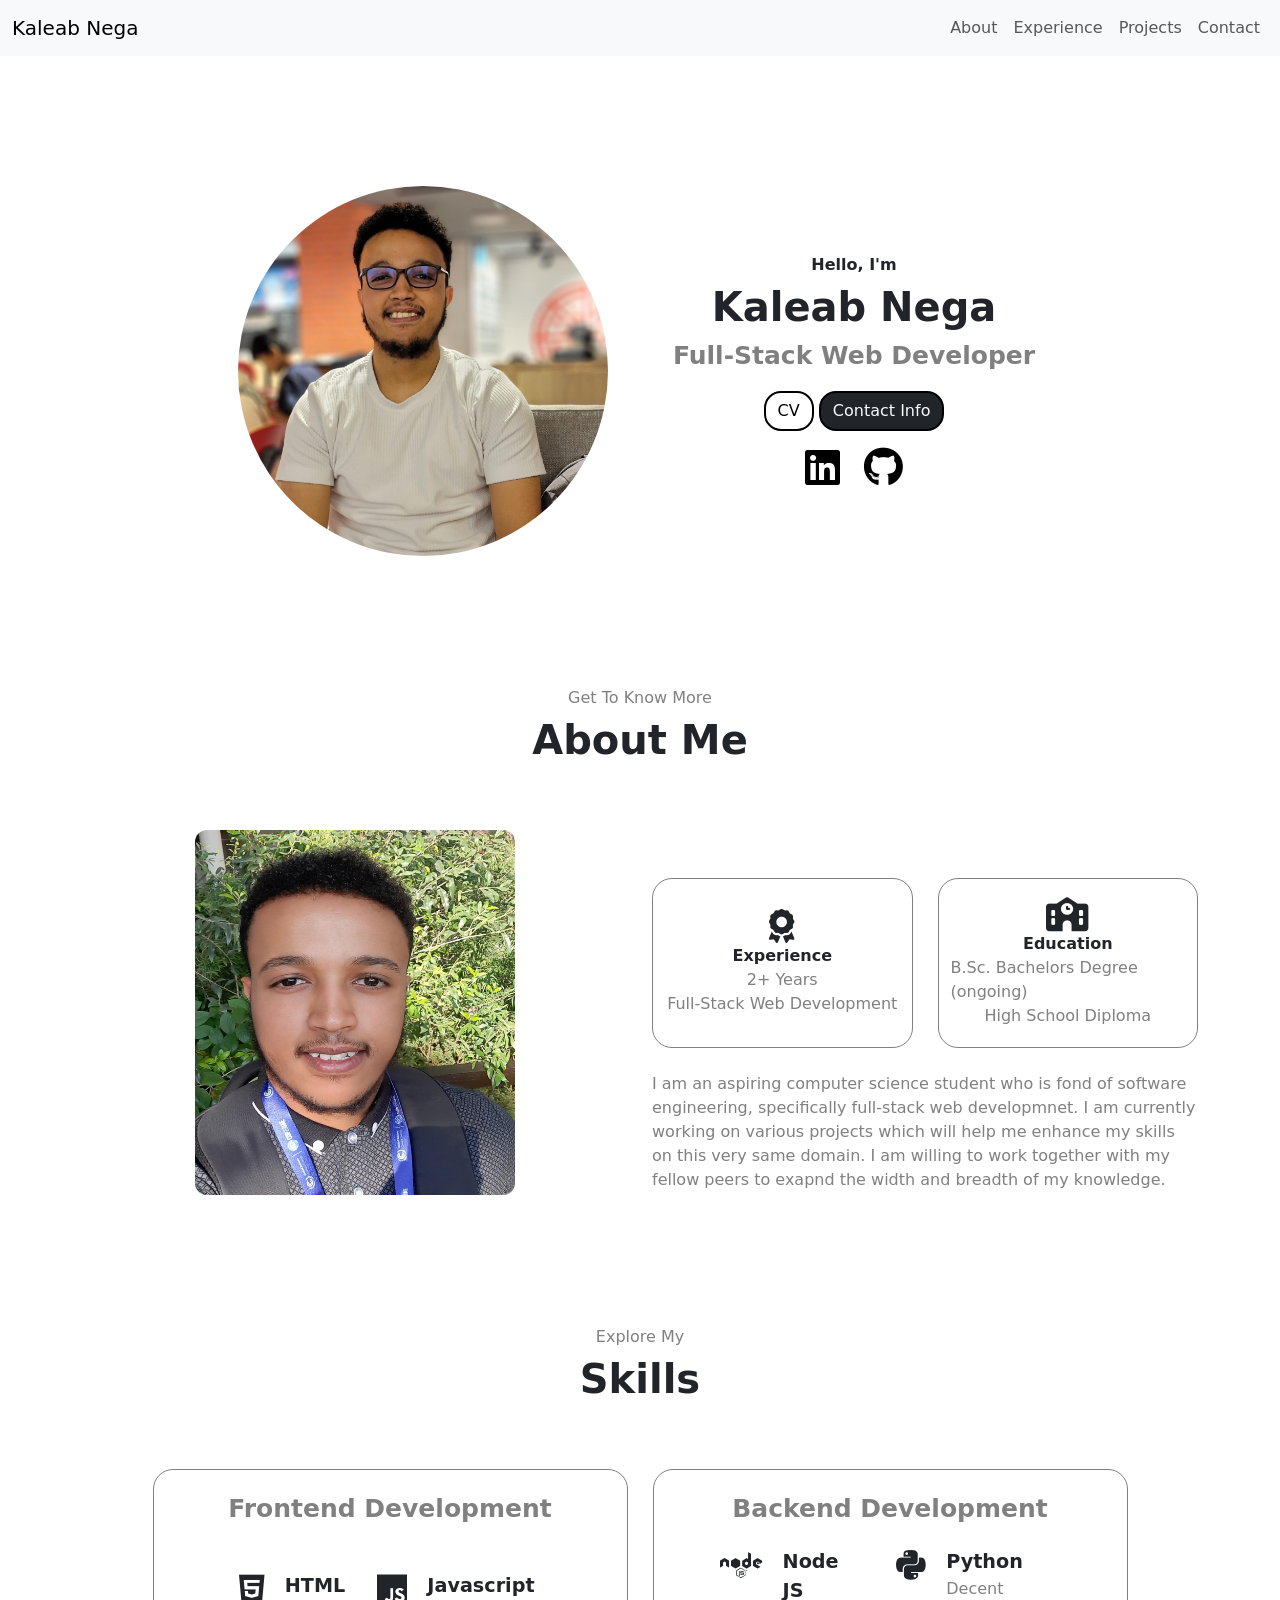
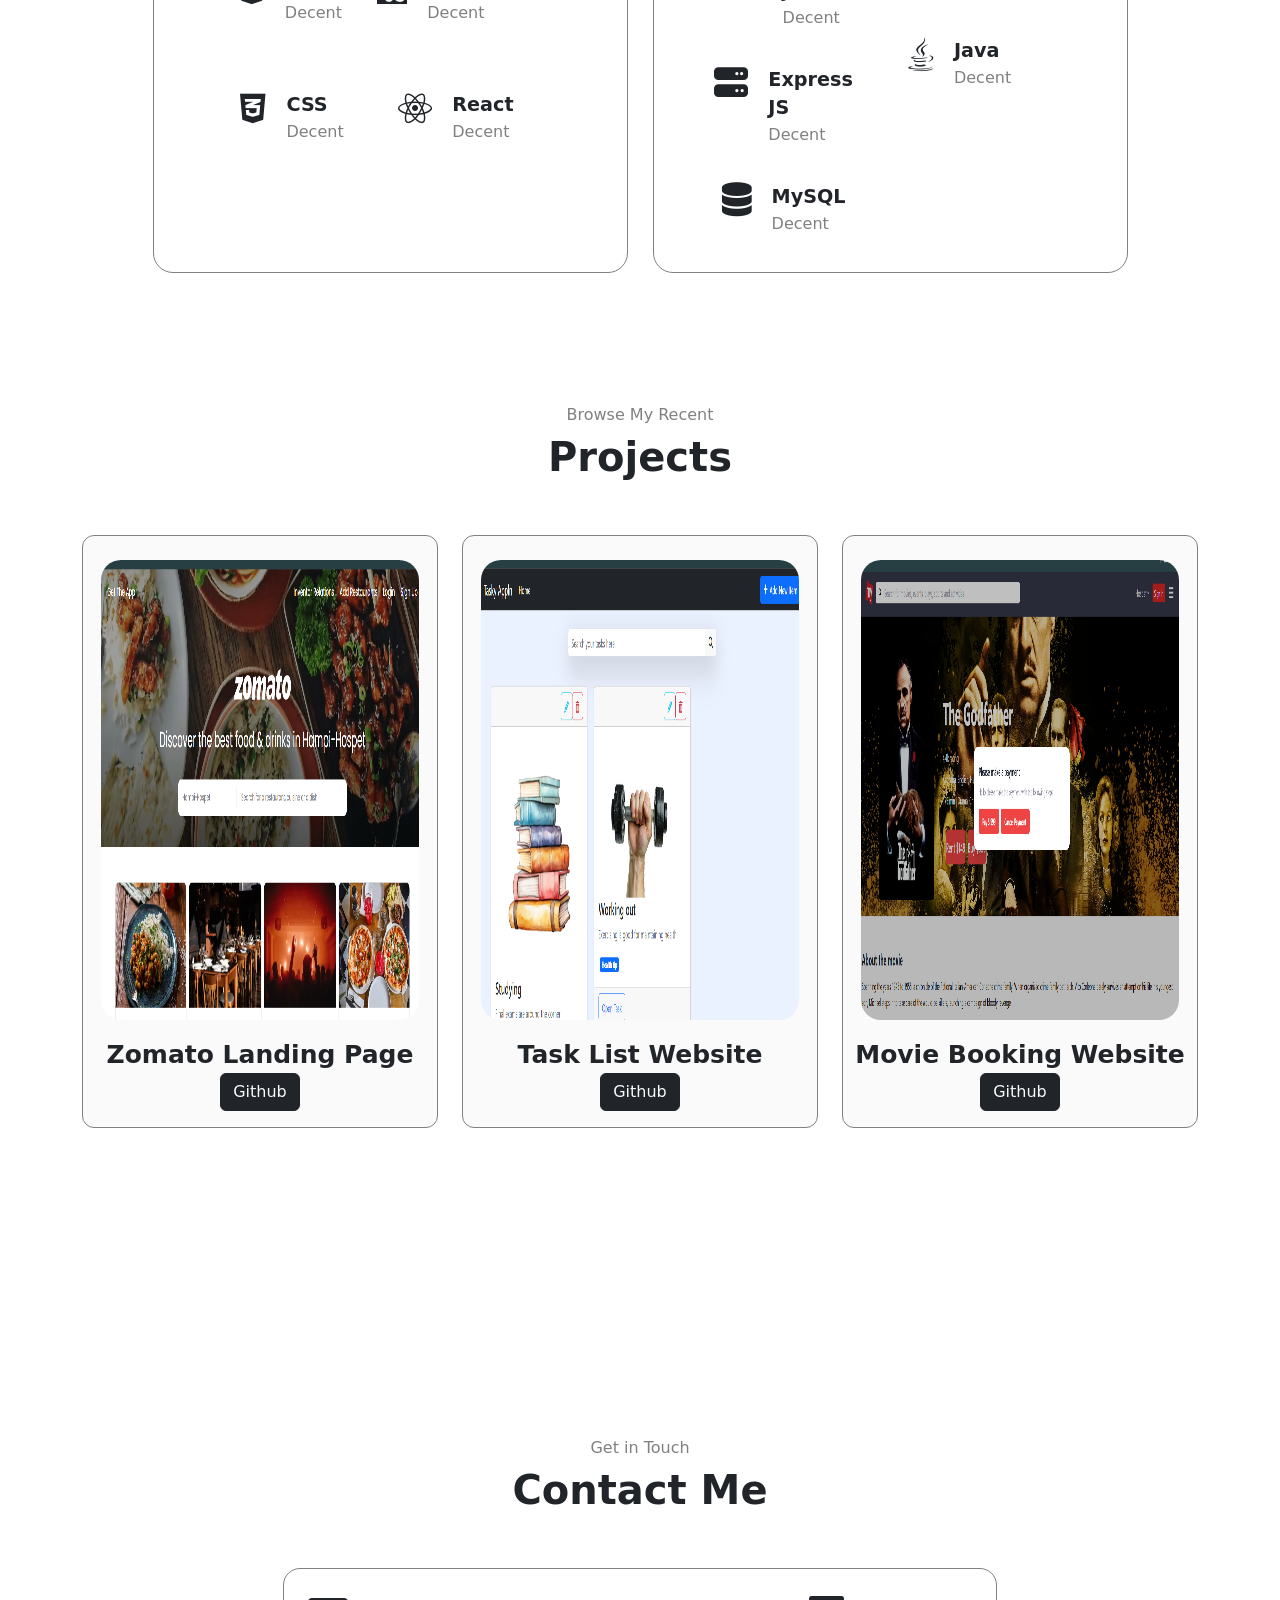
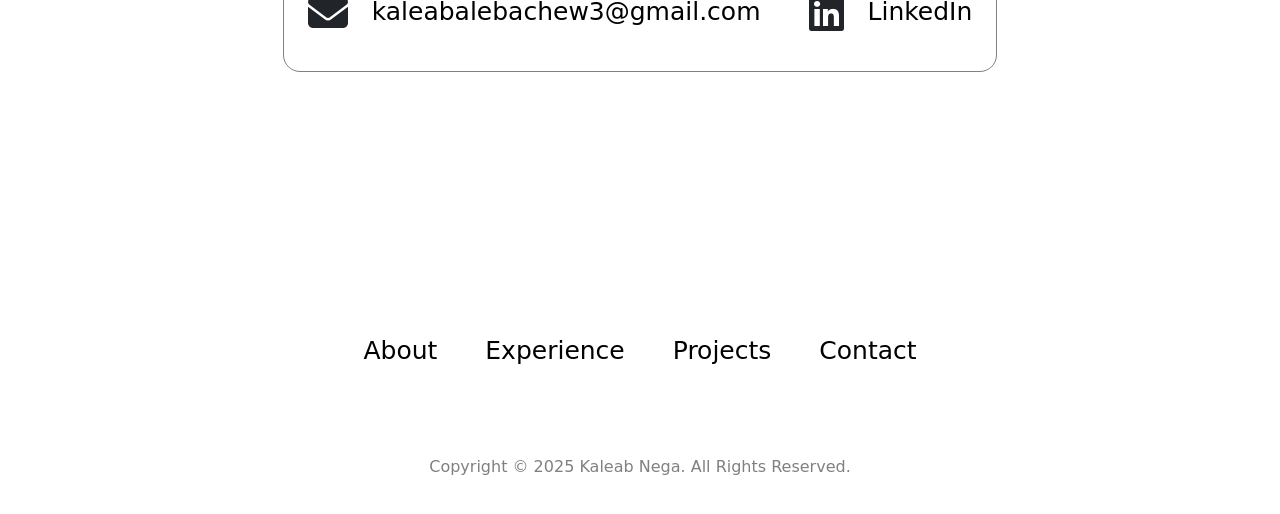
==== commit e618c2b7: "Added files" ====
--- a/index.html
+++ b/index.html
@@ -61,13 +61,20 @@
                 <div class="my-name">Kaleab Nega</div>
                 <div class="my-profession mb-3">Full-Stack Web Developer</div>
                 <div class="d-grid gap-2 d-md-block mb-3">
-                    <button class="cv-button btn border-black border-2" type="button"><a href="" class="link-body-emphasis link-offset-2 link-underline-opacity-0">Download CV</a></button>
-                    <button class="contact-button btn btn-dark border-black border-2" type="button"><a href="#contact" class="link-body-emphasis link-offset-2 link-underline-opacity-0 text-light">Contact
-                    Info</a></button>
+                    <button class="cv-button btn border-black border-2" type="button"><a
+                            href="https://heyzine.com/flip-book/19046891da.html"
+                            class="link-body-emphasis link-offset-2 link-underline-opacity-0">CV</a></button>
+                    <button class="contact-button btn btn-dark border-black border-2" type="button"><a href="#contact"
+                            class="link-body-emphasis link-offset-2 link-underline-opacity-0 text-light">Contact
+                            Info</a></button>
                 </div>
                 <div class="linkedin-github-container d-flex justify-content-center gap-4">
-                    <button><a href="https://www.linkedin.com/in/kaleab-nega-a92743248/" class="link-body-emphasis link-offset-2 link-underline-opacity-0"><i class="fa-brands fa-linkedin"></i></a></button>
-                    <button><a href="https://github.com/KaleabNega" class="link-body-emphasis link-offset-2 link-underline-opacity-0"><i class="fa-brands fa-github"></i></a></button>
+                    <button><a href="https://www.linkedin.com/in/kaleab-nega-a92743248/"
+                            class="link-body-emphasis link-offset-2 link-underline-opacity-0"><i
+                                class="fa-brands fa-linkedin"></i></a></button>
+                    <button><a href="https://github.com/KaleabNega"
+                            class="link-body-emphasis link-offset-2 link-underline-opacity-0"><i
+                                class="fa-brands fa-github"></i></a></button>
 
                 </div>
             </div>
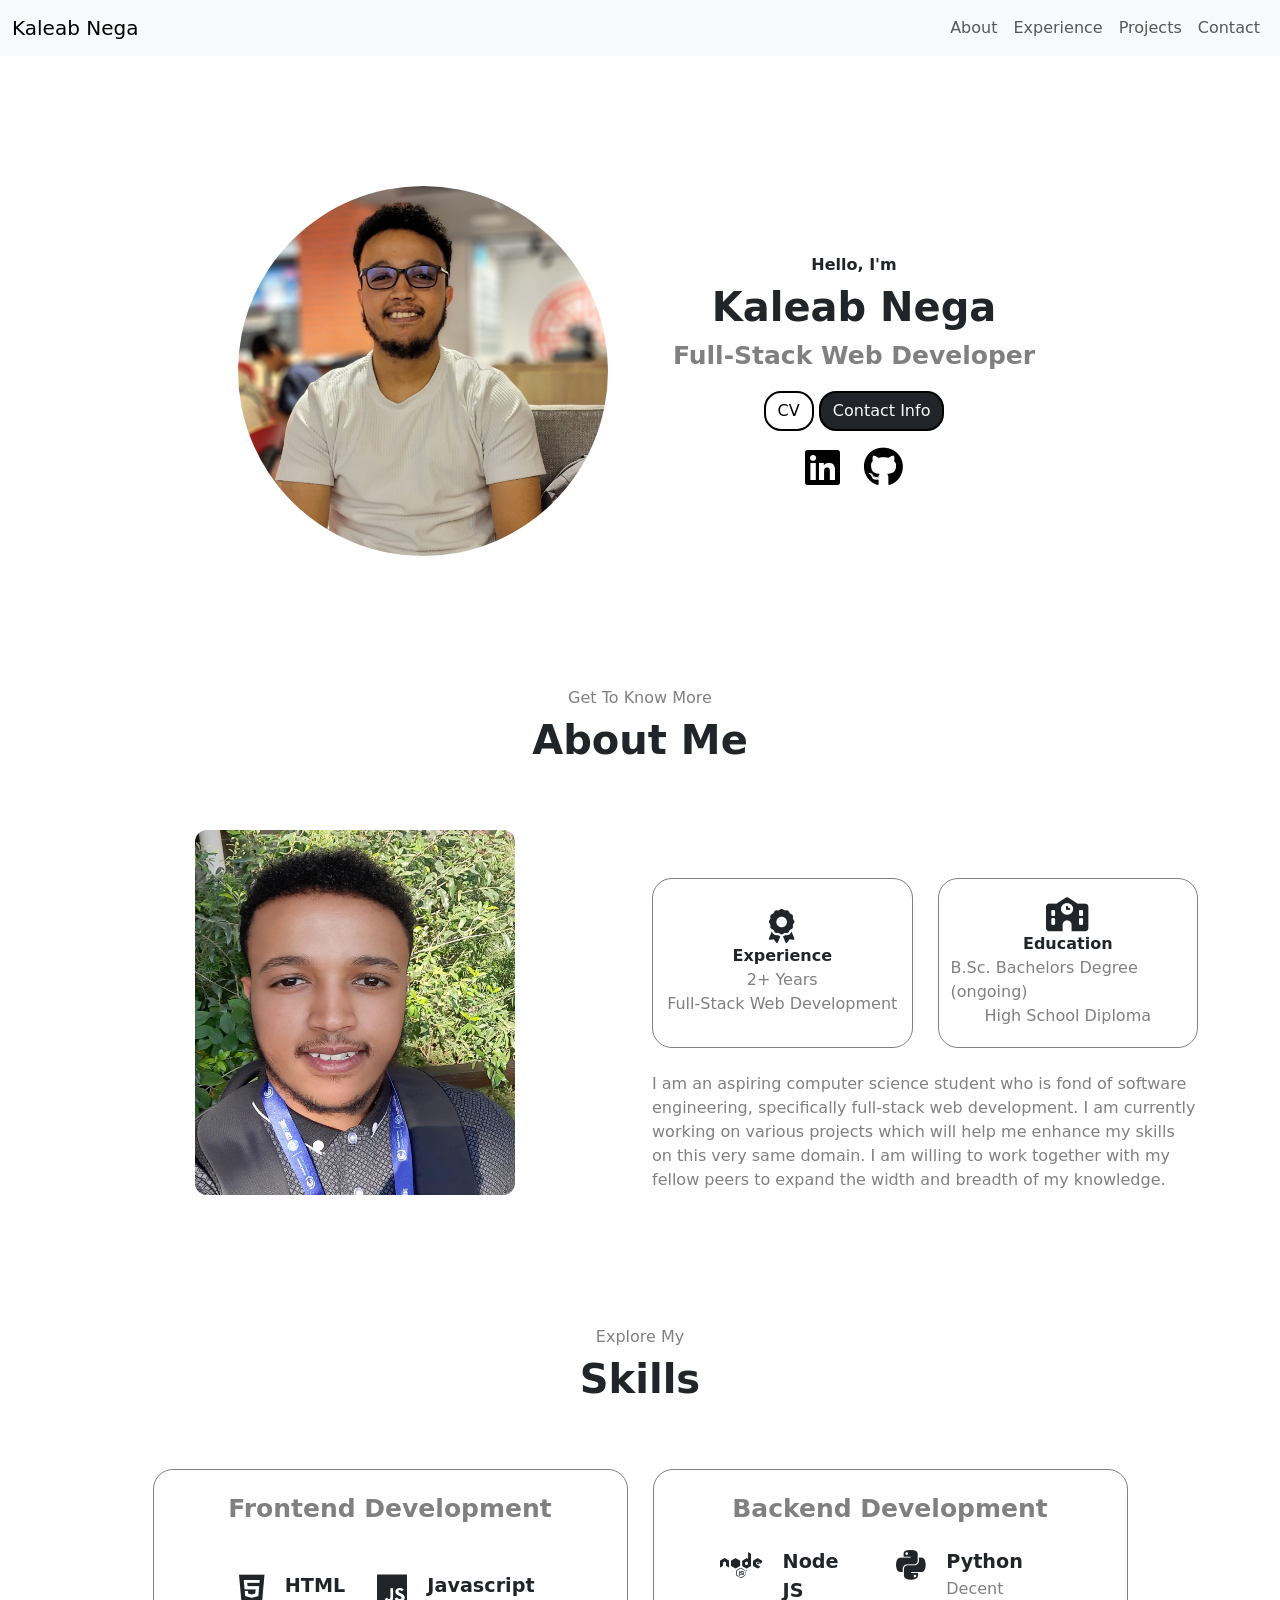
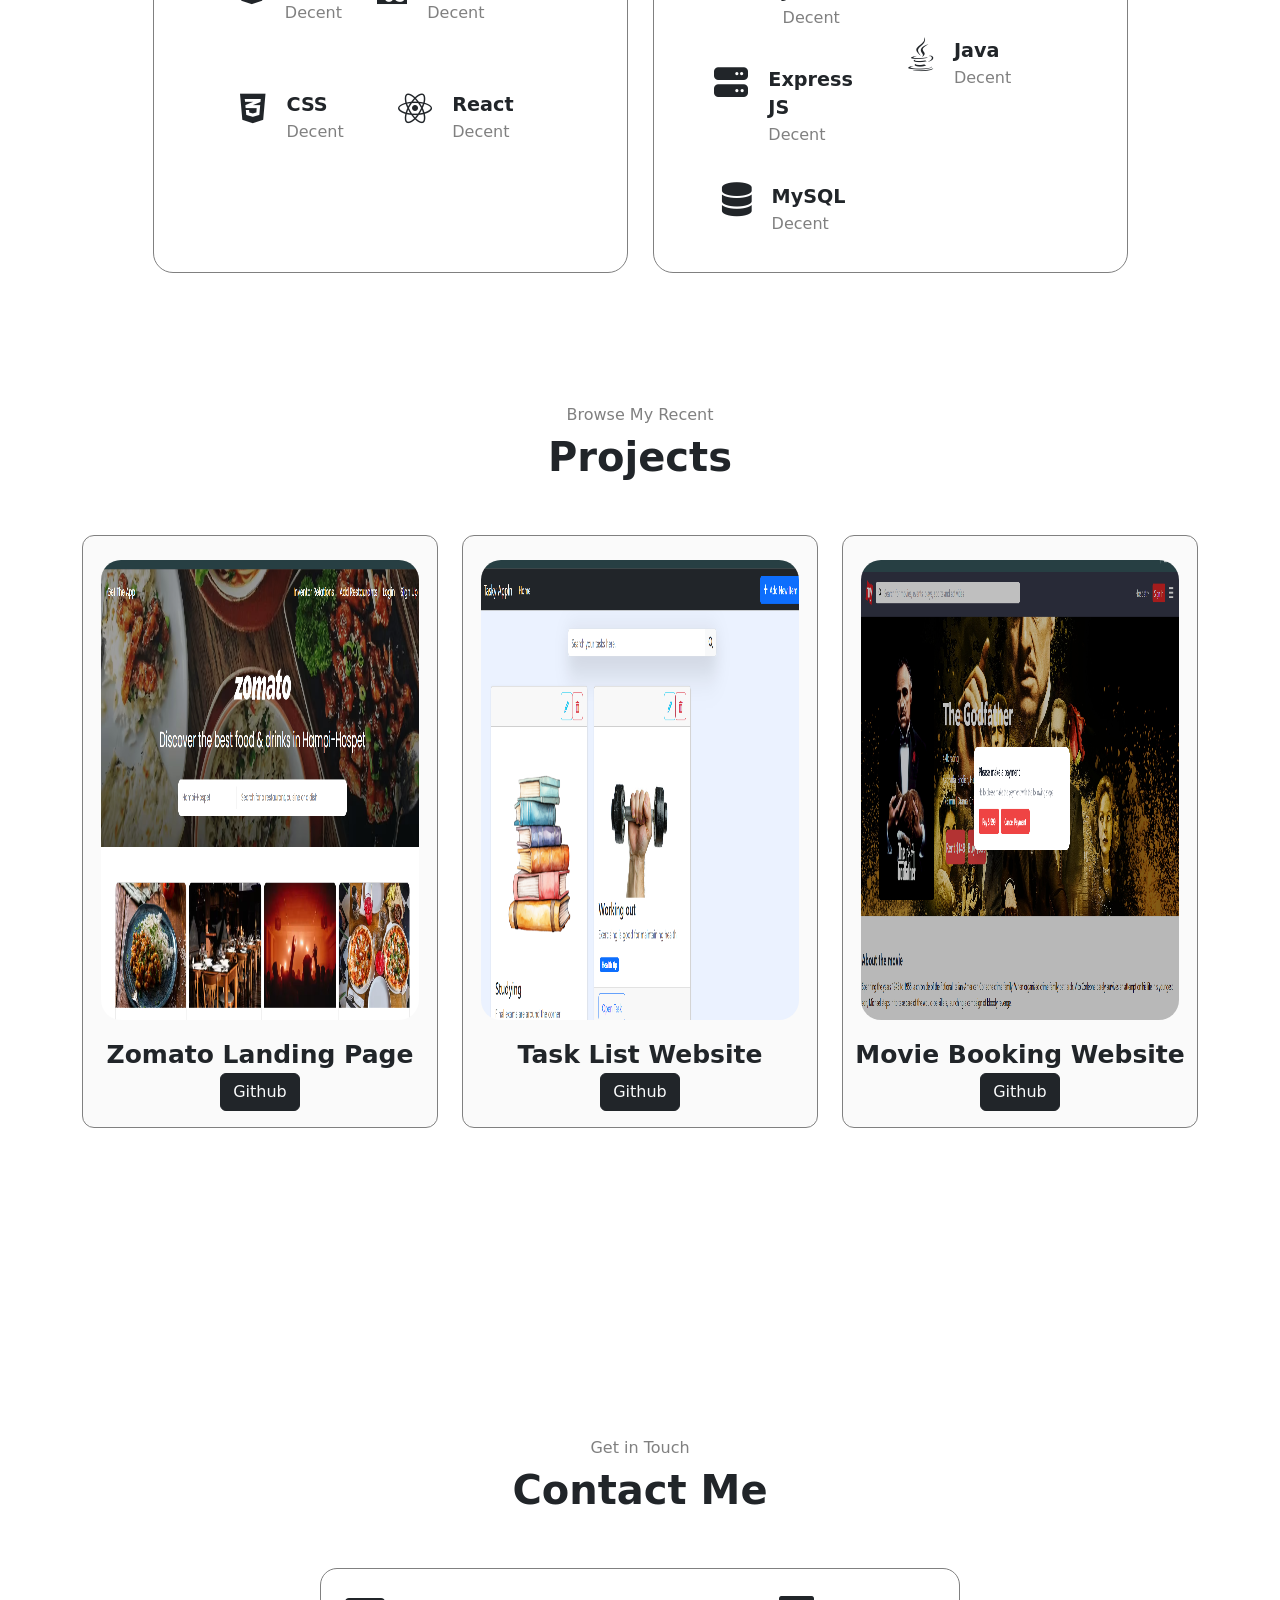
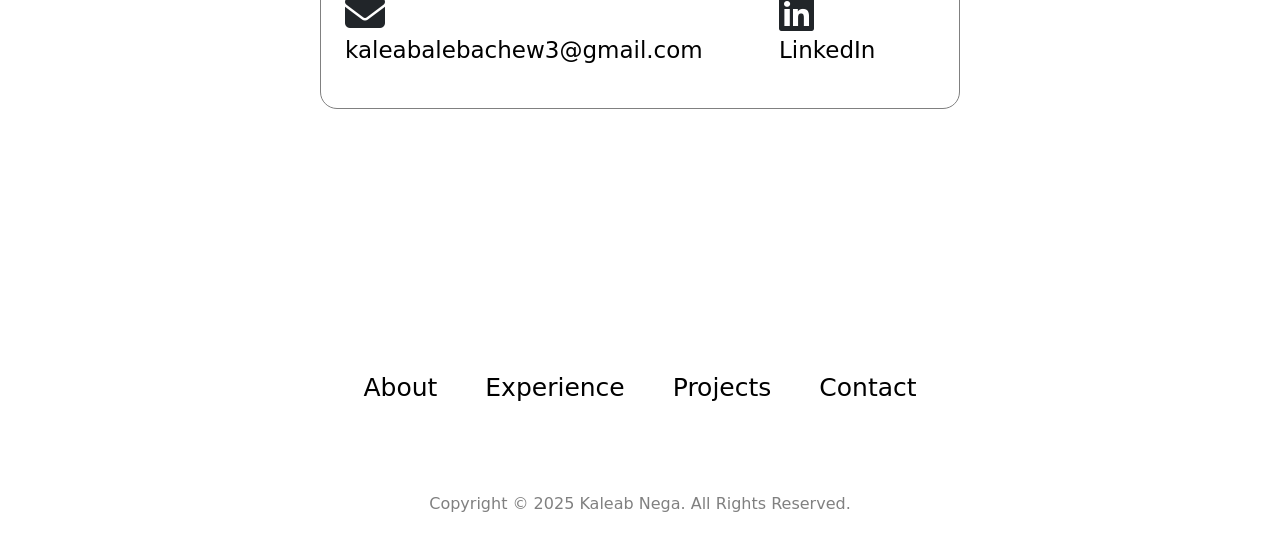
==== commit 1a9d53d5: "Added files" ====
--- a/index.html
+++ b/index.html
@@ -62,7 +62,7 @@
                 <div class="my-profession mb-3">Full-Stack Web Developer</div>
                 <div class="d-grid gap-2 d-md-block mb-3">
                     <button class="cv-button btn border-black border-2" type="button"><a
-                            href="https://heyzine.com/flip-book/19046891da.html"
+                            href="https://heyzine.com/flip-book/72af18282c.html"
                             class="link-body-emphasis link-offset-2 link-underline-opacity-0">CV</a></button>
                     <button class="contact-button btn btn-dark border-black border-2" type="button"><a href="#contact"
                             class="link-body-emphasis link-offset-2 link-underline-opacity-0 text-light">Contact
@@ -113,10 +113,10 @@
 
                         <div class="me-description">I am an aspiring computer science student who is fond of software
                             engineering, specifically full-stack web
-                            developmnet. I am currently working on various projects which will help me enhance my skills
+                            development. I am currently working on various projects which will help me enhance my skills
                             on
                             this very same
-                            domain. I am willing to work together with my fellow peers to exapnd the width and breadth
+                            domain. I am willing to work together with my fellow peers to expand the width and breadth
                             of my
                             knowledge.</div>
                     </div>
@@ -343,17 +343,17 @@
 
             <div class="contact-info-container">
                 <div class="d-flex justify-content-center">
-                    <div class="contact-info-wrapper p-4 d-md-flex justify-content-center">
-                        <div class="gmail-container mb-4 mb-md-0 d-flex">
-                            <i class="me-4 fa-sharp fa-solid fa-envelope"></i>
-                            <div class="">
+                    <div class="contact-info-wrapper p-4 d-md-flex justify-content-center container w-50">
+                        <div class="gmail-container mb-4 mb-md-0 d-flex row">
+                            <i class="me-4 fa-sharp fa-solid fa-envelope col"></i>
+                            <div class="col">
                                 <p class="me-md-5"><a href="#" class="link-body-emphasis link-offset-2 link-underline-opacity-0
                                     link-underline-opacity-75-hover">kaleabalebachew3@gmail.com</a></p>
                             </div>
                         </div>
-                        <div class="linkedin-container d-flex">
-                            <i class="me-4 fa-brands fa-linkedin"></i>
-                            <div class="">
+                        <div class="linkedin-container d-flex row">
+                            <i class="me-4 fa-brands fa-linkedin col"></i>
+                            <div class="col">
                                 <p><a href="https://www.linkedin.com/in/kaleab-nega-a92743248/"
                                         class="link-body-emphasis link-offset-2 link-underline-opacity-0 link-underline-opacity-75-hover">LinkedIn</a>
                                 </p>
@@ -370,7 +370,7 @@
 
     <footer>
         <div>
-            <div class="footer-links d-flex justify-content-center gap-5">
+            <div class="footer-links d-flex flex-column flex-sm-row align-items-center justify-content-center gap-5">
                 <p><a href="#about-me"
                         class="link-body-emphasis link-offset-2 link-underline-opacity-0 link-underline-opacity-75-hover">About</a>
                 </p>
--- a/assets/css/styles.css
+++ b/assets/css/styles.css
@@ -34,11 +34,11 @@
   border-radius: 17px;
 }
 
-.cv-button:hover{
+.cv-button:hover {
   background-color: grey;
 }
 
-.cv-button>a:hover{
+.cv-button > a:hover {
   color: white;
 }
 
@@ -274,7 +274,8 @@
 
 .gmail-container a,
 .linkedin-container a {
-  font-size: 25px;
+  font-size: 23px;
+  overflow-wrap: break-word;
 }
 
 .contact-me-section {
